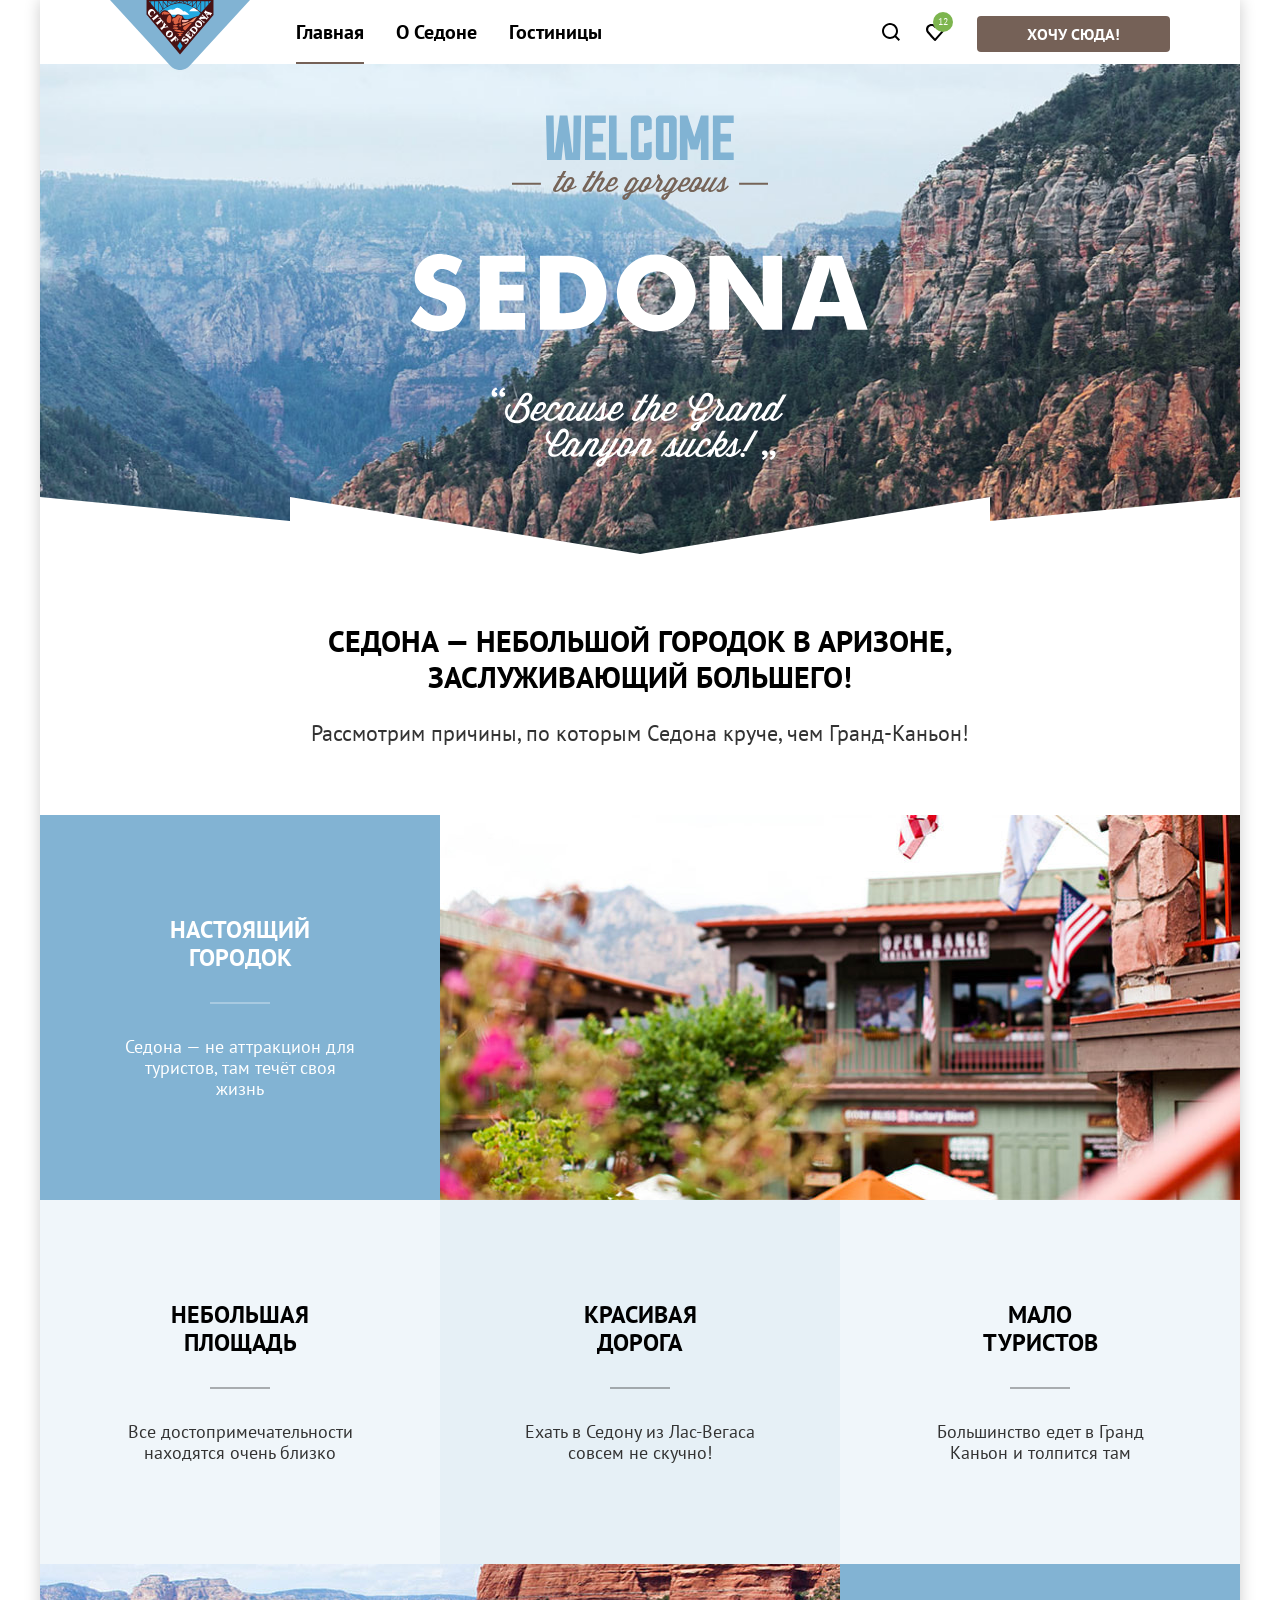
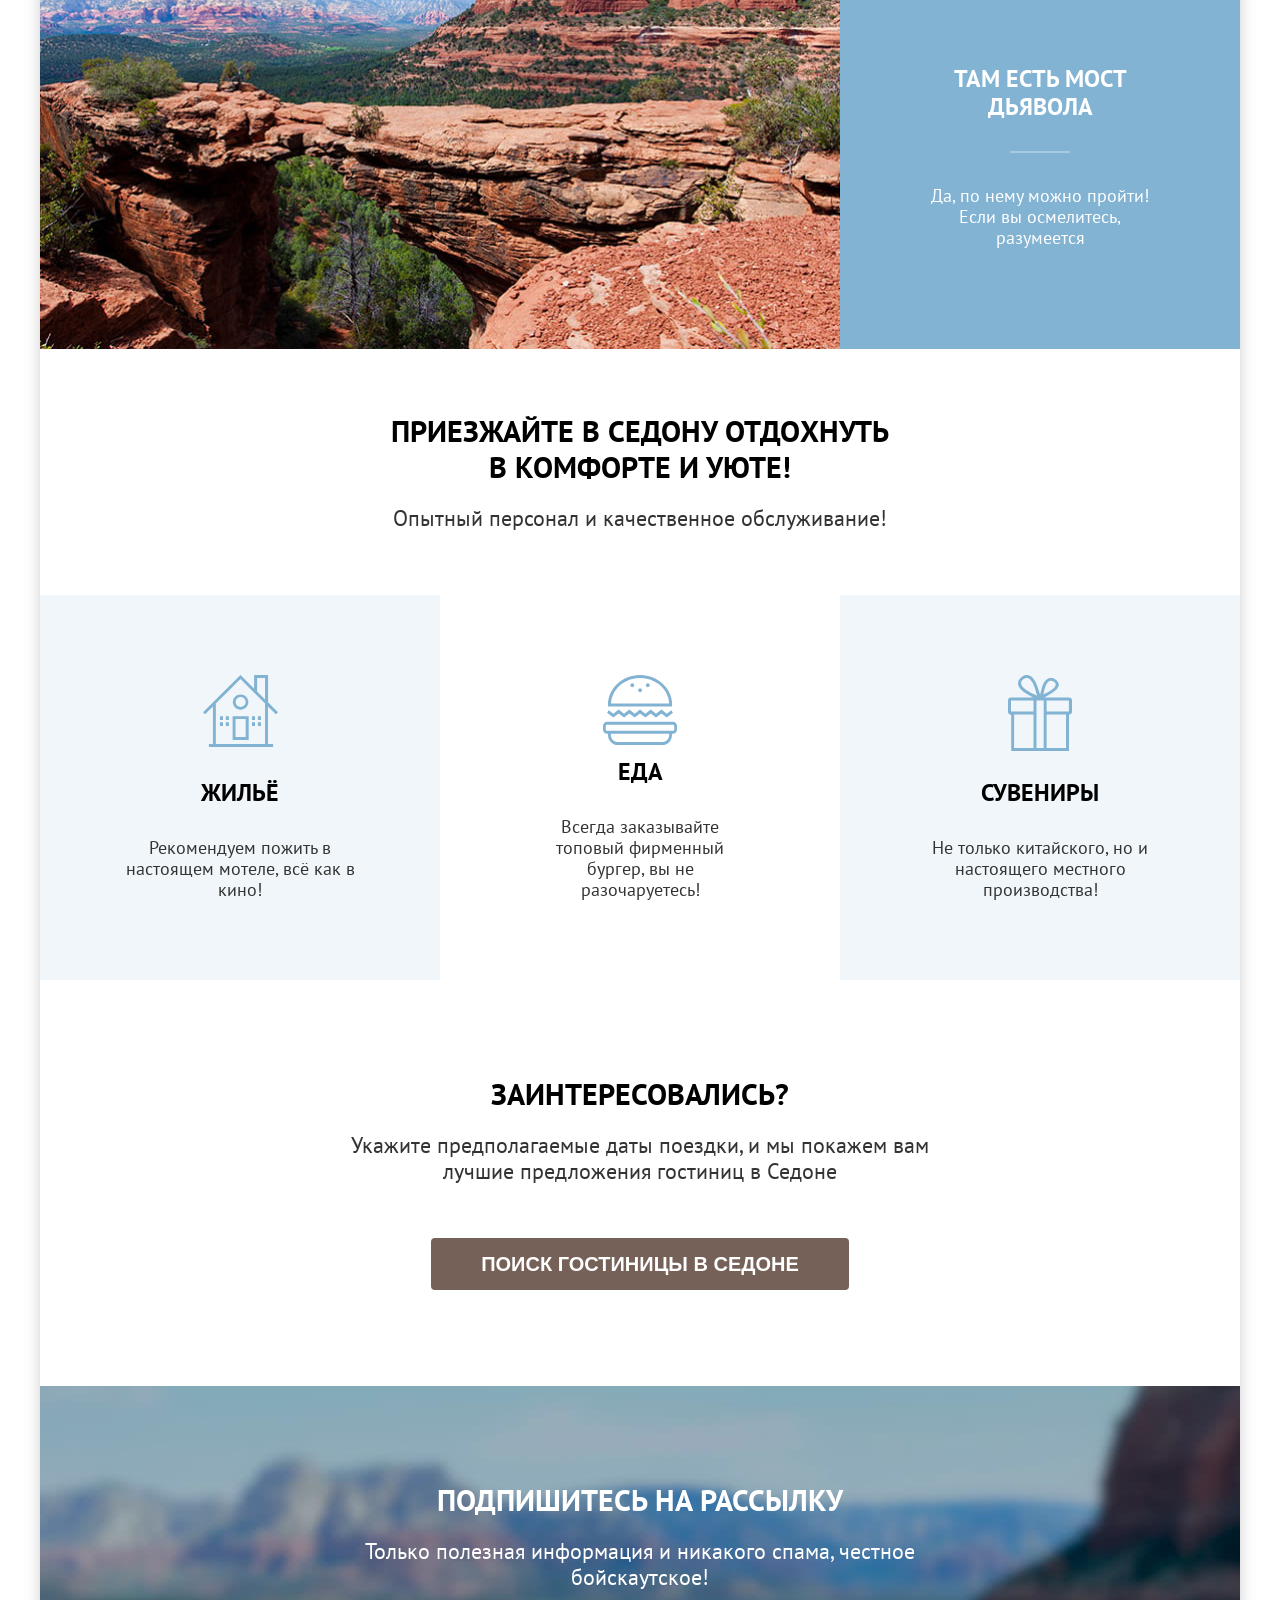
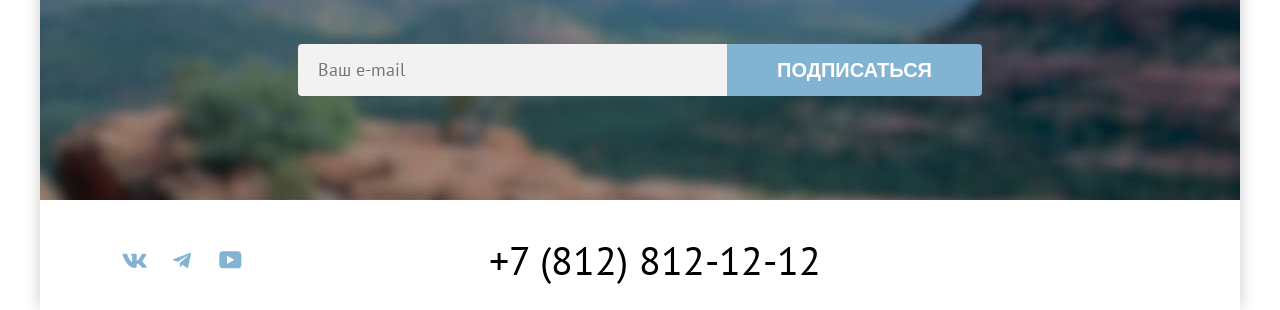
==== index.html @ 6e29f243 "Добавляет модальное окно" ====
<!DOCTYPE html>
<html lang="ru">

  <head>
    <meta charset="utf-8">
    <title>HTML Academy: Седона</title>
    <link rel="icon" href="favicon-32x32.png" sizes="32x32">
    <link rel="stylesheet" href="styles/styles.css">
  </head>

  <body class="page">
    <div class="page-container">
      <header class="page-header" data-test="header">
        <a class="page-header__logo-link" href="index.html" aria-current="page">
          <img class="page-header__logo-img" src="images/logos/sedona.svg" width="140" height="70" alt="Логотип города Седона">
        </a>

        <nav class="navigation">
          <ul class="list navigation__list">
            <li class="navigation__item">
              <a class="navigation__link navigation__link--current" href="index.html" aria-current="page">Главная</a>
            </li>
            <li class="navigation__item">
              <a class="navigation__link" href="#">О Седоне</a>
            </li>
            <li class="navigation__item">
              <a class="navigation__link" href="catalog.html">Гостиницы</a>
            </li>
          </ul>

          <ul class="list navigation-user__list">
            <li class="navigation-user__item">
              <a class="navigation-user__link navigation-user__link--search" href="#">
                <span class="visually-hidden">Поиск</span>
              </a>
            </li>
            <li class="navigation-user__item">
              <a class="navigation-user__link navigation-user__link--favorites" href="#">
                <span class="visually-hidden">Гостиниц в избранном</span>
                <span class="likes-counter">12</span>
              </a>
            </li>
            <li class="navigation-user__item">
              <a class="btn navigation-user__btn" href="#">Хочу сюда!</a>
            </li>
          </ul>
        </nav>
      </header>

      <main class="main-container main-index" data-test="main">
        <section class="hero" data-test="hero">
          <h1 class="visually-hidden">Добро пожаловать в Седону!</h1>
          <img class="hero__welcome-img" src="images/photos/hero-welcome.svg" width="458" height="352" lang="en" alt="Welcome to the gorgeous Sedona because the Grand Canyon sucks!">
        </section>

        <section class="transition-text">
          <h2 class="section-title transition-text__title">Седона — небольшой городок в Аризоне, заслуживающий большего!</h2>
          <p class="section-description transition-text__description">Рассмотрим причины, по которым Седона круче, чем Гранд-Каньон!</p>
        </section>

        <section class="advantages">
          <h2 class="visually-hidden">Преимущества Седоны</h2>
          <ul class="list advantages__list">
            <li class="advantages__item advantages__wrapper--wide">
              <h3 class="section-subtitle advantages__title">Настоящий городок</h3>
              <p class="section-text section-text--wide advantages__description">Седона — не аттракцион для туристов, там
                течёт своя жизнь</p>
            </li>
            <li class="advantages__item city-img">
              <img class="advantages__img" src="images/photos/sedona-street.jpg" width="800" height="385" alt="Площадь города Седона с магазинами и кафе">
            </li>
            <li class="advantages__item advantages__item--nopic">
              <h3 class="section-subtitle advantages__title">Небольшая площадь</h3>
              <p class="section-text advantages__description">Все достопримечательности находятся очень близко</p>
            </li>
            <li class="advantages__item advantages__item--nopic">
              <h3 class="section-subtitle advantages__title">Красивая дорога</h3>
              <p class="section-text advantages__description">Ехать в Седону из Лас-Вегаса совсем не скучно!</p>
            </li>
            <li class="advantages__item advantages__item--nopic">
              <h3 class="section-subtitle advantages__title">Мало туристов</h3>
              <p class="section-text advantages__description">Большинство едет в Гранд Каньон и толпится там</p>
            </li>
            <li class="advantages__item devils-bridge-img">
              <img class="advantages__img" src="images/photos/devils-bridge.jpg" width="800" height="385" alt="Мост Дьявола">
            </li>
            <li class="advantages__item advantages__wrapper--wide">
              <h3 class="section-subtitle advantages__title">Там есть мост Дьявола</h3>
              <p class="section-text section-text--wide advantages__description">Да, по нему можно пройти! Если вы
                осмелитесь, разумеется</p>
            </li>
          </ul>
        </section>

        <section class="service" data-test="service">
          <div class="service__wrapper">
            <h2 class="section-title service__title--main">Приезжайте в Седону отдохнуть в комфорте и уюте!</h2>
            <p class="section-description service__description--main">Опытный персонал и качественное обслуживание!</p>
          </div>
          <ul class="list service__list">
            <li class="service__item housing">
              <h3 class="section-subtitle service__title">Жильё</h3>
              <p class="section-text service__description">Рекомендуем пожить в настоящем мотеле, всё как в кино!</p>
            </li>
            <li class="service__item food">
              <h3 class="section-subtitle service__title">Еда</h3>
              <p class="section-text service__description">Всегда заказывайте топовый фирменный бургер, вы не разочаруетесь!</p>
            </li>
            <li class="service__item gifts">
              <h3 class="section-subtitle service__title">Сувениры</h3>
              <p class="section-text service__description">Не только китайского, но и настоящего местного производства!</p>
            </li>
          </ul>
        </section>

        <section class="hotel-search" data-test="search">
          <h2 class="section-title hotel-search__title">Заинтересовались?</h2>
          <p class="section-description hotel-search__description">Укажите предполагаемые даты поездки, и мы покажем вам лучшие предложения гостиниц в Седоне</p>
          <button class="hotel-search__btn btn btn--popup" type="button">Поиск гостиницы в Седоне</button>
        </section>

        <section class="subscription subscription--index" data-test="subscribe">
          <h2 class="section-title subscription__title subscription__title--index">Подпишитесь на рассылку</h2>
          <p class="section-description subscription__description subscription__description--index">Только полезная информация и никакого спама, честное бойскаутское!</p>
          <form class="subscription__form" action="https://echo.htmlacademy.ru/" method="post">
            <label class="visually-hidden" for="email">Введите ваш e-mail</label>
            <input class="subscription__input" type="email" name="email" id="email" placeholder="Ваш e-mail" required>
            <button class="subscription__btn btn" type="submit">Подписаться</button>
          </form>
        </section>
      </main>

      <footer class="page-footer" data-test="footer">
        <ul class="list socials__list">
          <li class="socials__item">
            <a class="socials__link socials__link--vk" href="https://vk.com/htmlacademy" target="_blank" rel="noopener noreferrer">
              <span class="visually-hidden">Вконтакте</span>
            </a>
          </li>
          <li class="socials__item">
            <a class="socials__link socials__link--telegram" href="https://t.me/htmlacademy" target="_blank" rel="noopener noreferrer">
              <span class="visually-hidden">Телеграм</span>
            </a>
          </li>
          <li class="socials__item">
            <a class="socials__link socials__link--youtube" href="https://www.youtube.com/user/htmlacademyru" target="_blank" rel="noopener noreferrer">
              <span class="visually-hidden">YouTube</span>
            </a>
          </li>
        </ul>

        <a class="page-footer__tel-link" href="tel:+78128121212">
          <span class="visually-hidden">Позвоните нам!</span>+7 (812) 812-12-12
        </a>

        <a class="page-footer__academy-link" href="https://htmlacademy.ru/intensive/htmlcss" target="_blank" rel="noopener noreferrer">
          <span class="visually-hidden">Сделано в html academy</span>
        </a>
      </footer>
    </div>

    <dialog class="modal" arria-labelledby="modal-title">
      <div class="modal-wrapper">
        <button class="modal__close-btn" type="button">
          <span class="visually-hidden">Закрыть модальное окно</span>
        </button>
        <h2 class="section-title modal-title">Поиск гостиницы в Седоне</h2>
        <form class="modal-form" action="https://echo.htmlacademy.ru" method="post">
          <label class="modal-form__label" for="checkin-date">Дата заезда:</label>
          <input class="modal-form__input checkin-date" type="text" name="checkin-date" id="checkin-date" value="27 апреля 2020" placeholder="Укажите дату заезда" required>
          <span class="modal-form__input-prompt error-text">Мы не можем отправить вас в прошлое.</span>
          <label class="modal-form__label" for="checkout-date">Дата выезда:</label>
          <input class="modal-form__input checkout-date" type="text" name="checkout-date" id="checkout-date" value="1 сентября 2023" placeholder="Укажите дату выезда" required>
          <span class="modal-form__input-prompt">На эти даты есть свободные номера. Пока есть.</span>
          <label class="modal-form__label" for="adults-counter">Взрослые:</label>
          <div class="modal-form__counter-wrapper">
            <button class="modal-form__counter-btn modal-form__counter-btn--minus" type="button">
              <span class="visually-hidden">Меньше</span>
            </button>
            <input class="modal-form__counter-input" type="number" name="adults-counter" id="adults-counter" value="2" placeholder="2" min="1">
            <button class="modal-form__counter-btn modal-form__counter-btn--plus" type="button">
              <span class="visually-hidden">Больше</span>
            </button>
          </div>
          <div class="modal-form__tooltip-wrapper">
            <label class="modal-form__label" for="children-counter">Дети:</label>
            <div class="modal-form__tooltip tooltip">
              <button class="tooltip__toggle" type="button" aria-labelledby="tooltip__text">
                <span class="visually-hidden">Открыть всплывающую подсказку</span>
              </button>
              <span class="tooltip__text" role="tooltip" id="tooltip-text">Укажите количество детей, которые будут с вами, возраст которых от 6 до 18 лет. Дети до 6 лет размещаются бесплатно.</span>
            </div>
          </div>
          <div class="modal-form__counter-wrapper">
            <button class="modal-form__counter-btn modal-form__counter-btn--minus" type="button">
              <span class="visually-hidden">Меньше</span>
            </button>
            <input class="modal-form__counter-input" type="number" name="children-counter" id="children-counter" value="2" placeholder="2" min="0">
            <button class="modal-form__counter-btn modal-form__counter-btn--plus" type="button">
              <span class="visually-hidden">Больше</span>
            </button>
          </div>
          <button class="btn btn--secondary modal-form__submit-btn" type="submit">Найти</button>
        </form>
      </div>
    </dialog>
    <script src="main.js"></script>
  </body>

</html>
---- styles/styles.css ----
@font-face {
  font-family: "PT Sans";
  src: url("../fonts/ptsans-400.woff2") format("woff2");
  font-style: normal;
  font-weight: 400;
  font-display: swap;
}

@font-face {
  font-family: "PT Sans";
  src: url("../fonts/ptsans-700.woff2") format("woff2");
  font-style: normal;
  font-weight: 700;
  font-display: swap;
}

:root {
  --font-family: "PT Sans", Arial,sans-serif;
	--texts-second: #333333;
	--texts-error: #ff5757;
	--texts-hover: #756157;
	--texts-active: rgba(117, 97, 87, 0.3);
	--texts-texts-basic: #000000;
	--texts-background-default: #ffffff;
	--texts-background-small: rgba(255, 255, 255, 0.3);
	--texts-background-hover: rgba(255, 255, 255, 0.6);
	--texts-background-active: rgba(255, 255, 255, 0.3);
	--buttons-basic: #756157;
	--buttons-second: #82b3d3;
	--buttons-select: #7db54f;
	--buttons-disabled: #e5e5e5;
	--buttons-brown-hover: #615048;
	--buttons-blue-hover: #68a2ca;
	--buttons-green-hover: #6c9e42;
	--background-basic-1: #ffffff;
	--background-basic-2: rgba(0, 0, 0, 0.3);
	--background-basic-3: #82b3d3;
	--background-second-1: rgba(131, 179, 211, 0.12);
	--background-second-2: rgba(131, 179, 211, 0.2);
	--icons-basic: #000000;
	--icons-second: #83b3d3;
	--icons-text: #7db54f;
	--icons-hover: #756157;
	--icons-active: rgba(117, 97, 87, 0.3);
	--icons-second-hover: #68a2ca;
	--icons-second-active: rgba(104, 162, 202, 0.3);
	--forms-inputs: #3f5e72;
	--forms-elements-1: #e5e5e5;
	--forms-elements-2: #f2f2f2;
}

*,
*::before,
*::after {
  box-sizing: border-box;
}

img {
  max-width: 100%;
  height: auto;
  object-fit: contain;
}

.page {
  margin: 0;
  font-family: var(--font-family);
  font-weight: 400;
  font-size: 22px;
  line-height: 26px;
  color: var(--texts-texts-basic);


}

.visually-hidden {
  position: absolute;
  width: 1px;
  height: 1px;
  padding: 0;
  margin: -1px;
  overflow: hidden;
  clip: rect(0, 0, 0, 0);
  border: 0;
}

.page-container {
  width: 1200px;
  margin: 0 auto;
  display: flex;
  flex-direction: column;
  min-height: 100vh;
  box-shadow: 0 0 15px 0 rgba(0, 0, 0, 0.2);
  background: var(--texts-background-default);
}

.main-container {
  flex-grow: 1;
}

.btn {
  border-radius: 4px;
  padding: 8px 50px;
  font-weight: 700;
  font-size: 16px;
  line-height: 20px;
  text-transform: uppercase;
  text-decoration: none;
  border: none;
  cursor: pointer;

  color: var(--texts-background-default);
  background-color: var(--texts-hover);
}

.btn--popup,
.subscription__btn {
  font-size: 20px;
  line-height: 36px;
}

.subscription__btn,
.btn--secondary {
  background-color: var(--buttons-second);
}

.btn--tertiary {
  background-color: transparent;
}

.btn--fourth {
  background-color: var(--buttons-select);
}

.card__rating {
  background-color: var(--forms-elements-2);
  font-weight: 400;
  color: var(--texts-texts-basic)
}

.list {
  margin: 0;
  padding: 0;
  list-style: none;
}

.page-header {
  padding: 0 70px;
  display: flex;
}

.page-header__logo-link {
  margin-right: 30px;
  margin-bottom: -6px;
  z-index: 1;
}

.page-header__logo-img {
  display: block;
}

.navigation {
  display: flex;
  flex-grow: 1;
}

.navigation__list {
  display: flex;
  flex-wrap: wrap;
  max-width: 550px;
}

.navigation__link {
  display: block;
  font-weight: 700;
  font-size: 20px;
  line-height: 24px;
  color: var(--texts-texts-basic);
  text-transform: capitalize;
  text-decoration: none;
  padding: 20px 16px;
  position: relative;
}

.navigation__link--current::after {
  content: "";
  display: block;
  height: 2px;
  background-color: var(--icons-hover);
  left: 16px;
  right: 16px;
  position: absolute;
  bottom: 0;
}

.navigation-user__list {
  margin-left: auto;
  display: flex;
  flex-wrap: wrap;
  align-items: center;
}

.navigation-user__link {
  display: block;
  text-decoration: none;
  min-width: 44px;
  min-height: 64px;
  padding: 22px 12px;

  background-repeat: no-repeat;
  background-position: center;
}

.navigation-user__link--search {
  background-image: url("../images/icons/search.svg");
}

.navigation-user__link--favorites {
  background-image: url("../images/icons/favorite.svg");
  position: relative;
}

.likes-counter {
  font-size: 10px;
  line-height: 10px;
  color: var(--texts-background-default);
  background-color: var(--buttons-select);
  border-radius: 100vh;
  padding: 5px;

  position:absolute;
  left: 45%;
  top: 12px;
}

.navigation-user__item .btn {
  margin-left: 20px;
}

.transition-text {
  padding: 69px 0;
  max-width: 795px;
  margin: 0 auto;
}

.section-title,
.section-description,
.section-subtitle,
.section-text,
.inner-header__title {
  margin: 0
}

.transition-text__title {
  margin-bottom: 25px;
}

.hero {
  background-image: url("../images/backgrounds/hero-divider.svg"), url("../images/backgrounds/hero.jpg");
  background-repeat: no-repeat, no-repeat;
  background-position: left bottom, left top;
  background-size: 100% auto, cover;
  background-color: #5f9ea0;

  padding: 51px 0 82px;
  text-align: center;
}

.section-title {
  font-size: 30px;
  line-height: 36px;
  text-align: center;
  text-transform: uppercase;
}

.section-description {
  text-align: center;
  color: var(--texts-second);
}

.section-subtitle {
font-size: 24px;
line-height: 28px;
text-align: center;
text-transform: uppercase;
}

.advantages__list {
  display: grid;
  grid-template-columns: repeat(3, 1fr);
  grid-template-rows: repeat(3, auto);
}

.advantages__item {
  display: flex;
  flex-direction: column;
  justify-content: space-between;
  align-items:center;
  max-height: 385px;
}

.advantages__title {
  margin-bottom: 32px;
  max-width: 175px;
}

.advantages__title::after {
  content: "";
  width: 60px;
  height: 2px;
  margin: 30px auto 0;
  display: block;
  background-color: var(--background-basic-2);
}

.advantages__wrapper--wide .advantages__title::after {
  background-color: var(--texts-background-small);
}

.advantages__item--nopic:nth-child(odd) {
  background-color: var(--background-second-1);
}

.advantages__item--nopic:nth-child(even) {
  background-color: var(--background-second-2);
}

.advantages__item:not(:has(.advantages__img)) {
  padding: 101px 85px
}

.advantages__img {
  display: block;
}

.city-img {
  grid-column: 2 / span 2;
}

.devils-bridge-img {
  grid-column: 1 / span 2;
  grid-row: 3;
}

.advantages__wrapper--wide {
  color: var(--texts-background-default);
  background-color: var(--buttons-second);
}

.service__wrapper {
  margin: 0 auto;
  padding: 64px 0;
  max-width: 500px;
}

.service__title--main {
  margin-bottom: 20px;
}

.service__title {
  margin-bottom: 30px;
}

.service__list {
  display: grid;
  grid-template-columns: repeat(3, 1fr);
}

.service__item {
  padding: 80px 85px;
  min-height: 385px;
  display: flex;
  flex-direction: column;
  justify-content: end;

  background-repeat: no-repeat;
  background-position: center 80px;
}

.service__item.housing {
  background-image: url("../images/icons/advantages-housing.svg");
}

.service__item.food {
  background-image: url("../images/icons/advantages-food.svg");
}

.service__item.gifts {
  background-image: url("../images/icons/advantages-gifts.svg");
}

.service__item:nth-child(odd) {
  background-color: var(--background-second-1);
}

.service__item:nth-child(even) {
  background-color: var(--texts-background-default);
}

.hotel-search {
  padding: 96px 304px;
  text-align: center;
}

.hotel-search__title {
  margin-bottom: 20px;
}

.hotel-search__description {
  margin-bottom: 54px;
}

.section-text {
  font-size: 18px;
  line-height: 21px;
  text-align: center;
  color: var(--texts-second);
}

 .section-text--wide {
  color: var(--texts-background-default);
 }

.subscription {
  padding: 96px 258px 104px;
  text-align: center;
}

.subscription__form {
  display: flex;
  justify-content: center;
}

.subscription--index {
  background-image: url("../images/backgrounds/subscribe.jpg");
  background-repeat: no-repeat;
  background-size: cover;
  background-color: #5f9ea0;
}

.subscription__title--index,
.subscription__description--index {
  color: var(--texts-background-default);
}

.subscription__title {
  margin-bottom: 20px;
}

.subscription__description {
  margin-bottom: 54px;
}

 .subscription__input {
  font-size: 18px;
  line-height: 24px;
  width: 452px;
  background-color: var(--forms-elements-2);
  border: none;
  border-radius: 4px 0 0 4px;
  padding: 14px 20px;
  font-family: inherit;
 }

 .subscription__input:not(:disabled):hover,
 .price-control__input:not(:disabled):hover,
 .subscription__input:not(:disabled):focus-visible,
 .price-control__input:not(:disabled):focus-visible {
  background-color: #e6e6e6;
 }

.subscription__btn {
  border-radius: 0 4px 4px 0;
}

.page-footer {
  padding: 40px 70px 30px;
  display: flex;
  justify-content: space-between;
  align-items: center;
}

.socials__list {
  display: flex;
  flex-wrap: wrap;
  max-width: 250px;
}

.socials__link::after {
  content: "";
  display: block;
  width: 48px;
  height: 40px;
  mask-position: center center;
  mask-repeat: no-repeat;
  background-color: var(--icons-second);
}

.socials__link:hover::after,
.socials__link:focus-visible::after {
  background-color: var(--buttons-blue-hover);
}

.socials__link:active::after {
  background-color: var(--icons-second-active);
}

.socials__link--vk::after {
  mask-image: url("../images/icons/vk.svg");
}

.socials__link--telegram::after {
  mask-image: url("../images/icons/telegram.svg");
}

.socials__link--youtube::after {
  mask-image: url("../images/icons/youtube.svg");
}

 .page-footer__tel-link {
  font-size: 40px;
  line-height: 40px;
  text-align: center;
  text-transform: uppercase;
  text-decoration: none;
  color: var(--texts-texts-basic);
 }

.page-footer__tel-link:hover,
.page-footer__tel-link:focus-visible {
  color: var(--texts-hover);
}

.page-footer__tel-link:active {
  color: var(--texts-active);
}

.page-footer__academy-link::after {
  content: "";
  mask-image: url("../images/logos/academy.svg");
  mask-repeat: no-repeat;
  mask-position: center;
  display: block;
  width: 115px;
  height: 33px;
  background-color: var(--texts-texts-basic);
}

.page-footer__academy-link:hover::after,
.page-footer__academy-link:focus-visible::after {
  background-color: var(--texts-hover);
}

.page-footer__academy-link:active::after {
  background-color: var(--texts-active);
}

.hotels-filter {
  background-color: #5f9ea0;
  background-image: url("../images/backgrounds/filter.jpg");
  background-repeat: no-repeat;
  background-size: cover;
  background-position: left top;

  padding: 35px 70px 70px;
}

.inner-header {
  margin-bottom: 40px;
}

 .inner-header__title {
  font-size: 60px;
  line-height: 78px;
  color: var(--texts-background-default);
 }

 .breadcrumbs__list {
  font-size: 16px;
  line-height: 21px;
  color: var(--texts-background-default);
  display: flex;
  flex-wrap: wrap;
  gap: 10px;
 }

.breadcrumbs__item:not(:last-child) {
  position: relative;
  padding-right: 18px;
}

.breadcrumbs--home {
  display: inline-block;
  width: 12px;
  height: 12px;
  background-image: url("../images/icons/breadcrumbs-home.svg");
  background-repeat: no-repeat;
  background-position: left center;
}

.breadcrumbs__item:not(:last-child)::after {
  content: "";
  position: absolute;
  width: 8px;
  height: 20px;
  background-image: url("../images/icons/breadcrumbs-arrow.svg");
  background-repeat: no-repeat;
  background-position: left center;
  right: 0;
}

 .filter-form {
  color: var(--texts-background-default);

  display: flex;
 }

.filter-group {
  margin: 0;
  padding: 0;
  min-width: 150px;
  margin-right: 70px;
  border: none;
}

.filter-group.housing {
  margin-right: 140px;
}

 .filter-group__title {
  font-size: 20px;
  font-weight: 700;
  line-height: 24px;
  text-transform: capitalize;
  margin-bottom: 32px;
 }

.filter-group__item:not(:last-child) {
  margin-bottom: 16px;
}

.filter-group__checkbox,
.filter-group__radio {
  margin: 1.5px 12px 1.5px 0;
  appearance: none;
  width: 20px;
  height: 20px;
  background-color: var(--texts-background-default);
  display: inline-block;
  vertical-align: middle;
  background-repeat: no-repeat;
  background-position: center;
}


.filter-group__checkbox {
  border-radius: 4px;
}

.filter-group__radio {
  border-radius: 50%;
}

.filter-group__checkbox:checked {
  background-image: url("../images/icons/checkbox-tick.svg");
}

.filter-group__radio:checked {
  background-image: url("../images/icons/radio-tick.svg");
}

 .filter-group__label {
  font-size: 18px;
  line-height: 23px;
 }

.filter-group.price {
  width: 288px;
}

.price-control {
  display: grid;
  grid-template-columns: 143px 143px;
  margin-bottom: 48px;
}

.price-control__field {
  position: relative;
}

 .price-control__label {
  position: absolute;
  top: 12px;
  right: 20px;
  color: var(--texts-texts-basic);
  font-size: 18px;
  line-height: 24px;
  text-align: right;
  opacity: 0.3;
  text-transform: lowercase;
 }

 .price-control__input {
  display: block;
  width: 143px;
  padding: 12px 22px;
  font-size: 18px;
  line-height: 24px;
  font-weight: 700;
  background-color: var(--forms-elements-2);
  border: none;
  font-family: inherit;

  -moz-appearance: textfield;
 }

.price-control__input::-webkit-outer-spin-button,
.price-control__input::-webkit-inner-spin-button {
  -webkit-appearance: none;
  margin: 0;
}

.price-control__to {
  margin-left: 2px;
}

.price-control__from .price-control__input {
  border-radius: 4px 0 0 4px;
}

.price-control__to .price-control__input {
  border-radius: 0 4px 4px 0;
}

.slider {
  position: relative;
  width: 288px;
  height: 4px;
  background-color: var(--texts-background-small);
}

.slider__range {
  position: absolute;
  height: 4px;
  background-color: var(--texts-background-default);
  z-index: 1;
  width: 206px;
  left: 10px;
}

.slider__thumb {
  position: absolute;
  width: 20px;
  height: 20px;
  border-radius: 5px;
  z-index: 2;
  border: none;
}

.slider__thumb--max {
  right: 25%;
  top: -7px;
}

.slider__thumb--min {
  top: -7px;
}

.filter__btns {
  display: flex;
  flex-direction: column;
  gap: 32px;
  justify-content: end;

}

.catalog {
  padding: 50px 70px 60px;
}

.catalog__sort {
  margin-bottom: 40px;
}

.sort {
  display: flex;
}

.sort__title {
  margin-right: 200px;
}

.sort__select {
  appearance: none;
  width: 292px;
  height: 49px;
  padding: 12px 20px;
  border-radius: 4px;
  border: 2px solid var(--buttons-disabled);
  font-family: inherit;

  background-image: url("../images/icons/select-arrow.svg");
  background-repeat: no-repeat;
  background-position: right 15px center;
  cursor: pointer;
}

.sort__option {
  font-family: var(--font-family);
  color: var(--texts-second);
}

.sort__view-list {
  display: flex;
  flex-wrap: wrap;
  gap: 8px;
  margin-left: auto;
}

.sort__view-link {
  display: block;
  width: 48px;
  height: 48px;
  padding: 14px 12px;
  border-radius: 4px;
  background-repeat: no-repeat;
  background-position: center;
  border: 2px solid var(--forms-elements-1);
}

.sort__view-link--active {
  border-color: var(--texts-texts-basic);
  cursor: default;
}

.sort__view-link--tile {
  background-image: url("../images/icons/tile-view.svg");
}

.sort__view-link--card {
  background-image: url("../images/icons/card-view.svg");
}

.sort__view-link--list {
  background-image: url("../images/icons/list-view.svg");
}

.catalog__list {
  position: relative;
  display: grid;
  grid-template-columns: repeat(3, 1fr);
  gap: 20px;
  margin-bottom: 80px;
}

.catalog__list::after {
  content: "";
  position:absolute;
  display: block;
  width: 100%;
  height: 1px;
  background-color: #e6e6e6;
  bottom: -40px;
}

 .sort__select {
  font-size: 18px;
  line-height: 21px;
  color: var(--texts-second);
 }


 .card {
  border: 1px solid #e6e6e6;
  border-radius: 4px;
  padding: 20px;

  display: grid;
  grid-template-columns: 140px 140px;
  grid-template-rows: 212px 1fr repeat(3, min-content);
  gap: 16px 20px;
 }

.card__image-link {
  grid-column: 1 / -1;
}

.card__image {
  display: block;
}

 .card__title-link {
  color: var(--texts-texts-basic);
  text-decoration: none;
  grid-column: 1 / -1;
 }

 .card__title {
  text-align: left;
  text-transform: none;
 }

.card__housing-type,
.card__price {
  margin: 0;
  font-size: 18px;
  line-height: 21px;
  color: var(--texts-second);
}

.card__price {
  text-align: right;
}

.card .btn {
  padding: 8px 10px;
  text-align: center;
  vertical-align: middle;
}

.card__stars,
.card__rating {
  margin: 0;
}

.card__stars {
  background-image: url("../images/icons/star.svg");
  background-repeat: repeat-x;
  background-position: left center;
  background-size: 24px 17px;
}

.one-star {
  width: 25px;
}

.two-stars {
  width: 50px;
}

.three-stars {
  width: 73px;
}

.four-stars {
  width: 95px;
}

.five-stars {
  width: 120px;
}

.card__rating {
  color: var(--texts-second);
}

.pagination__list {
  display: flex;
  flex-wrap: wrap;
  gap: 8px;
}

 .pagination__link {
  display: block;
  padding: 12px;
  text-align: center;
  min-width: 60px;
  height: 60px;
  border-radius: 4px;
  font-size: 20px;
  line-height: 36px;
  text-transform: uppercase;
  text-decoration: none;
  color: var(--texts-background-default);
  background-color: var(--buttons-second);
 }

 .pagination__link--current {
  color: var(--texts-texts-basic);
  background-color: var(--forms-elements-2);
 }

.page-header__logo-link:not(:disabled):hover,
.navigation__link:not(.navigation__link--current):not(:disabled):hover,
.navigation-user__link:not(:disabled):hover {
  opacity: 0.7;
}

.page-header__logo-link:not(:disabled):active,
.navigation__link:not(.navigation__link--current):not(:disabled):active,
.navigation-user__link:not(:disabled):active {
  opacity: 0.3;
}

.page-header__logo-link:not(:disabled):focus-visible,
.navigation__link:not(.navigation__link--current):not(:disabled):focus-visible,
.navigation-user__link:not(:disabled):focus-visible {
  opacity: 0.7;
}

.navigation-user__btn:not(.btn--disabled):hover,
.btn--popup:not(:disabled):hover,
.btn--more:not(.btn--disabled):hover {
   background-color: var(--buttons-brown-hover);
}

.navigation-user__btn:not(.btn--disabled):active,
.btn--popup:not(:disabled):active,
.btn--more:not(.btn--disabled):active {
   color: var(--texts-background-small);
}

.navigation-user__btn:not(.btn--disabled):focus-visible,
.btn--popup:not(:disabled):focus-visible,
.btn--more:not(.btn--disabled):focus-visible {
   background-color: var(--buttons-brown-hover);
}

.btn:disabled,
.btn.btn--disabled {
  background-color: var(--buttons-disabled);
  cursor: not-allowed;
}

.btn.btn--tertiary:disabled {
  background-color: transparent;
  opacity: 0.1;
}

.subscription__btn:not(:disabled):hover,
.btn--secondary:not(.btn--disabled):hover,
.subscription__btn:not(:disabled):focus-visible,
.btn--secondary:not(.btn--disabled):focus-visible {
  background-color: var(--buttons-blue-hover);
}

.subscription__btn:not(:disabled):active,
.btn--secondary:not(.btn--disabled):active,
.pagination__link:not(.pagination__link--current):not(.btn--disabled):active,
.btn--fourth:not(.btn--disabled):active {
  color: var(--texts-background-small);
}

.pagination__link:not(.pagination__link--current):not(.btn--disabled):hover,
.pagination__link:not(.pagination__link--current):not(.btn--disabled):focus-visible {
  background-color: var(--buttons-blue-hover);
}

.btn--fourth:not(.btn--disabled):hover,
.btn--fourth:not(.btn--disabled):focus-visible {
  background-color: var(--buttons-green-hover);
}

.btn--tertiary:not(:disabled):hover {
  color: var(--texts-background-hover);
}

.btn--tertiary:not(:disabled):active {
  color: var(--texts-background-small);
}

.card__title-link:hover,
.card__title-link:focus-visible {
  opacity: 0.6;
}

.card__title-link:active {
  opacity: 0.3;
}

.card__image-link:hover,
.card__image-link:focus-visible {
  scale: 1.03;
}

.card__image-link:active {
  scale: 1.05;
}

.sort__select:hover,
.sort__select:focus-visible {
  border-color: var(--buttons-blue-hover);
}

.sort__select:disabled {
  cursor: not-allowed;
  border-color: var(--background-basic-2);
  color: var(--background-basic-2);
}

.sort__view-link:hover {
  border-color: var(--texts-texts-basic);
}

.sort__view-link:active {
  border-color: var(--texts-texts-basic);
}

.breadcrumbs__link:not([aria-current="page"]):hover {
  color: var(--texts-background-hover);
}

.breadcrumbs__link:not([aria-current="page"]):active {
  color: var(--texts-background-small);
}

.filter-group__item:has(.filter-group__checkbox:hover, .filter-group__radio:hover, .filter-group__label:hover) {
  opacity: 0.6;
}

.filter-group__item:has(.filter-group__checkbox:active, .filter-group__radio:active, .filter-group__label:active) {
  opacity: 0.3;
}

.slider__thumb:not(:disabled):hover {
  box-shadow: 0 4px 10px 0 rgba(0, 0, 0, 0.25);
  cursor: pointer;
}

.slider__thumb:not(:disabled):focus-visible {
  box-shadow: 0 4px 10px 0 rgba(0, 0, 0, 0.25);
}

.slider__thumb:not(:disabled):active {
  box-shadow: 0 7px 15px 0 rgba(0, 0, 0, 0.4);
}

.modal {
  width: 717px;
  min-height: 576px;
  padding: 64px 70px;
  border-radius: 30px;
  border: none;
  box-shadow: 0 25px 50px 0 rgba(0, 0, 0, 0.15);
  background: var(--texts-background-default);
}

.modal::backdrop {
  background-color: rgba(242, 242, 242, 0.8);
}

.modal-wrapper {
  position: relative;
}

.modal__close-btn {
  position: absolute;
  right: 0;
  width: 52px;
  height: 52px;
  border-radius: 50%;
  border: none;
  padding: 0;
  cursor: pointer;
}

.modal__close-btn::after {
  content: "";
  margin: auto;
  mask-image: url("../images/icons/cross.svg");
  mask-repeat: no-repeat;
  mask-size: 14px 14px;
  mask-position: center;
  display: block;
  width: 14px;
  height: 14px;
  background-color: var(--texts-texts-basic);
}

.modal-title {
  text-align: left;
  margin-bottom: 64px;
}

.modal-form {
  display: grid;
  grid-template-columns: 137px 110px 1fr 110px;
  grid-template-rows: repeat(6, minmax(48px, min-content));
}

.modal-form__label {
  font-size: 20px;
  line-height: 24px;
  font-weight: 700;
  text-transform: capitalize;
  align-self: center;
}

.modal-form__input {
  grid-column: 2 / -1;
  border: none;
  border-radius: 4px;
  padding: 12px 20px;
  background-color: var(--forms-elements-2);

  font-size: 18px;
  line-height: 24px;
  font-weight: 700;
}

.modal-form__counter-input {
  width: 110px;
  border: none;
  border-radius: 4px;
  background-color: var(--forms-elements-2);
  padding: 14px 10px;

  font-size: 18px;
  line-height: 24px;
  font-weight: 700;
  text-align: center;
}

.modal-form__counter-btn {
  width: 20px;
  height: 20px;
  border: none;
  cursor: pointer;
  position: relative;
}

.modal-form__counter-wrapper {
  display: grid;
  grid-template-columns: 40px 31px 40px;
  place-items: anchor-center;
}

.modal-form__tooltip-wrapper {
  display: flex;
  margin-right: 46px;
  margin-left: auto;
}

.modal-form__input-prompt {
  grid-column: 2 / -1;
  padding: 0 20px;
  font-size: 16px;
  line-height: 21px;
  color: var(--texts-second);
}

.modal-form__submit-btn {
  grid-column: 1 / -1;
  margin-top: 48px;
  min-height: 48px;
}

.tooltip__text {
  display: none;
}

.error-text {
  color: var(--texts-error);
}
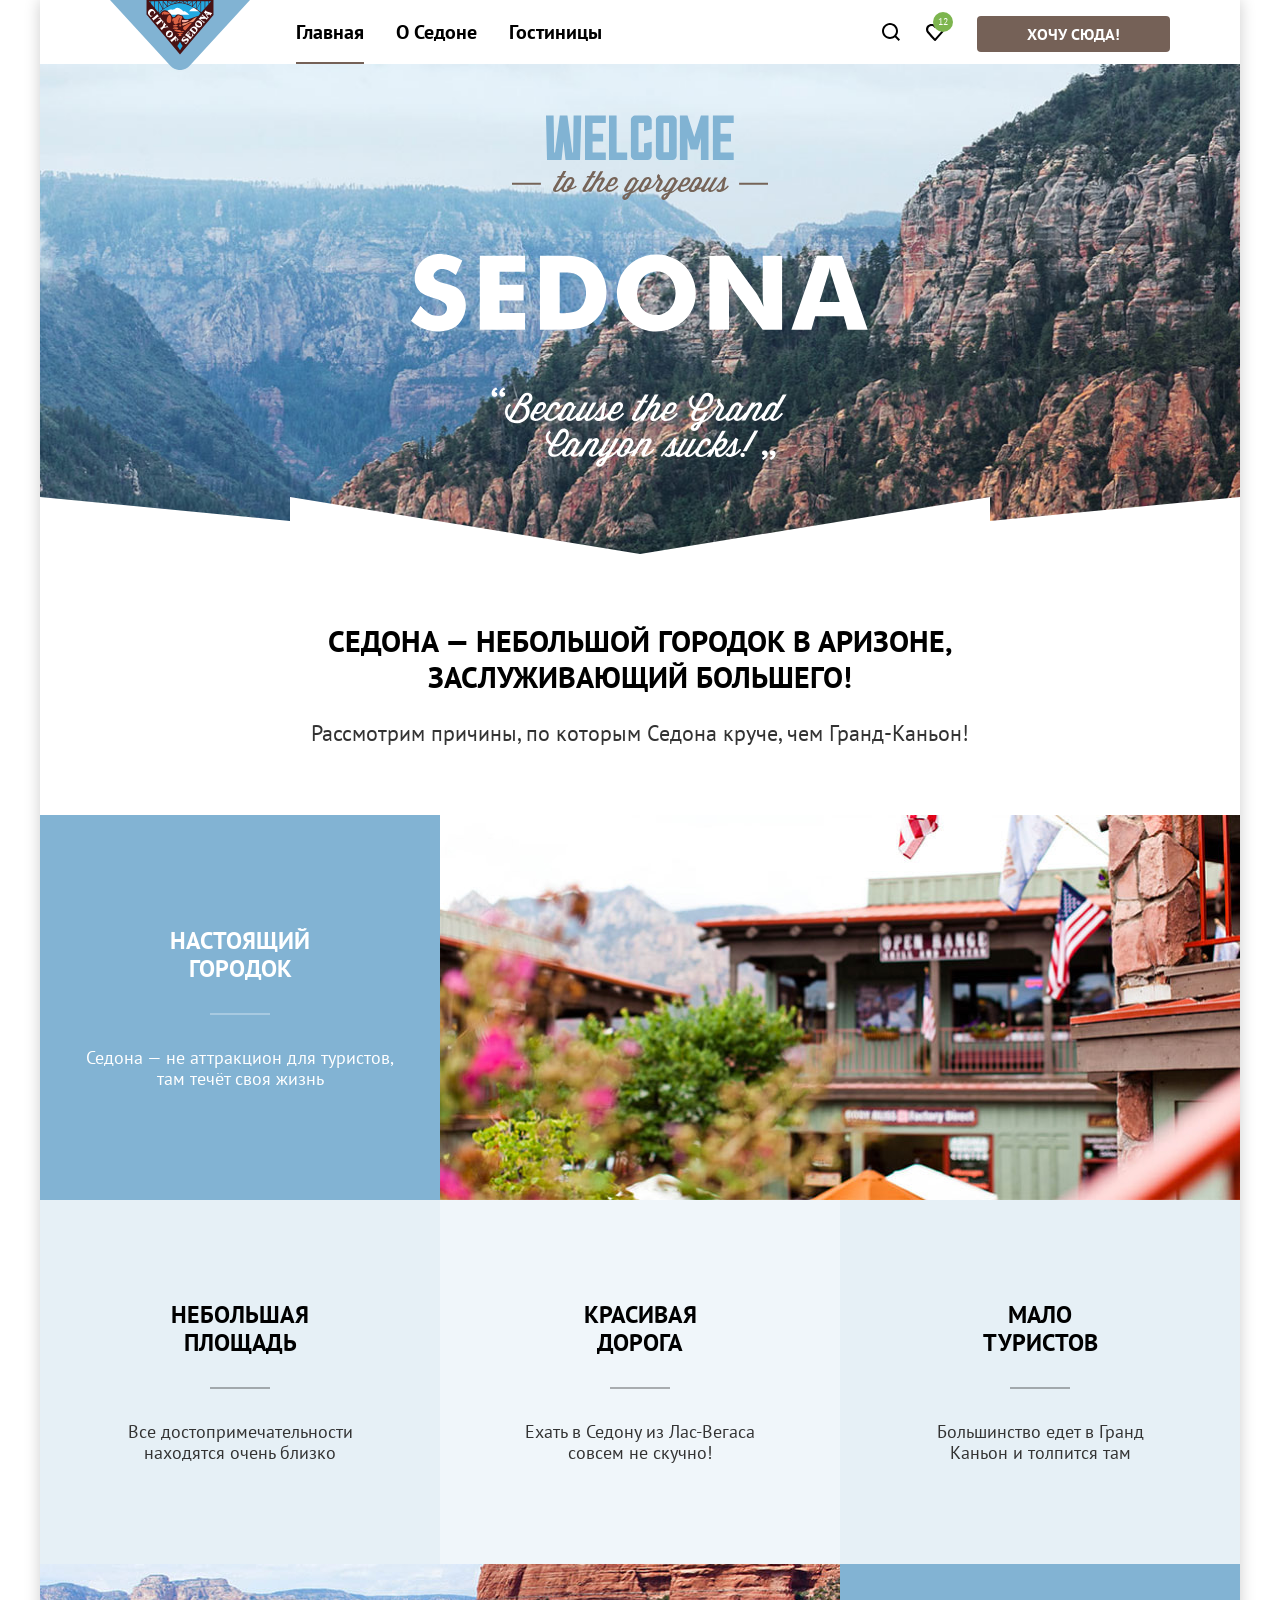
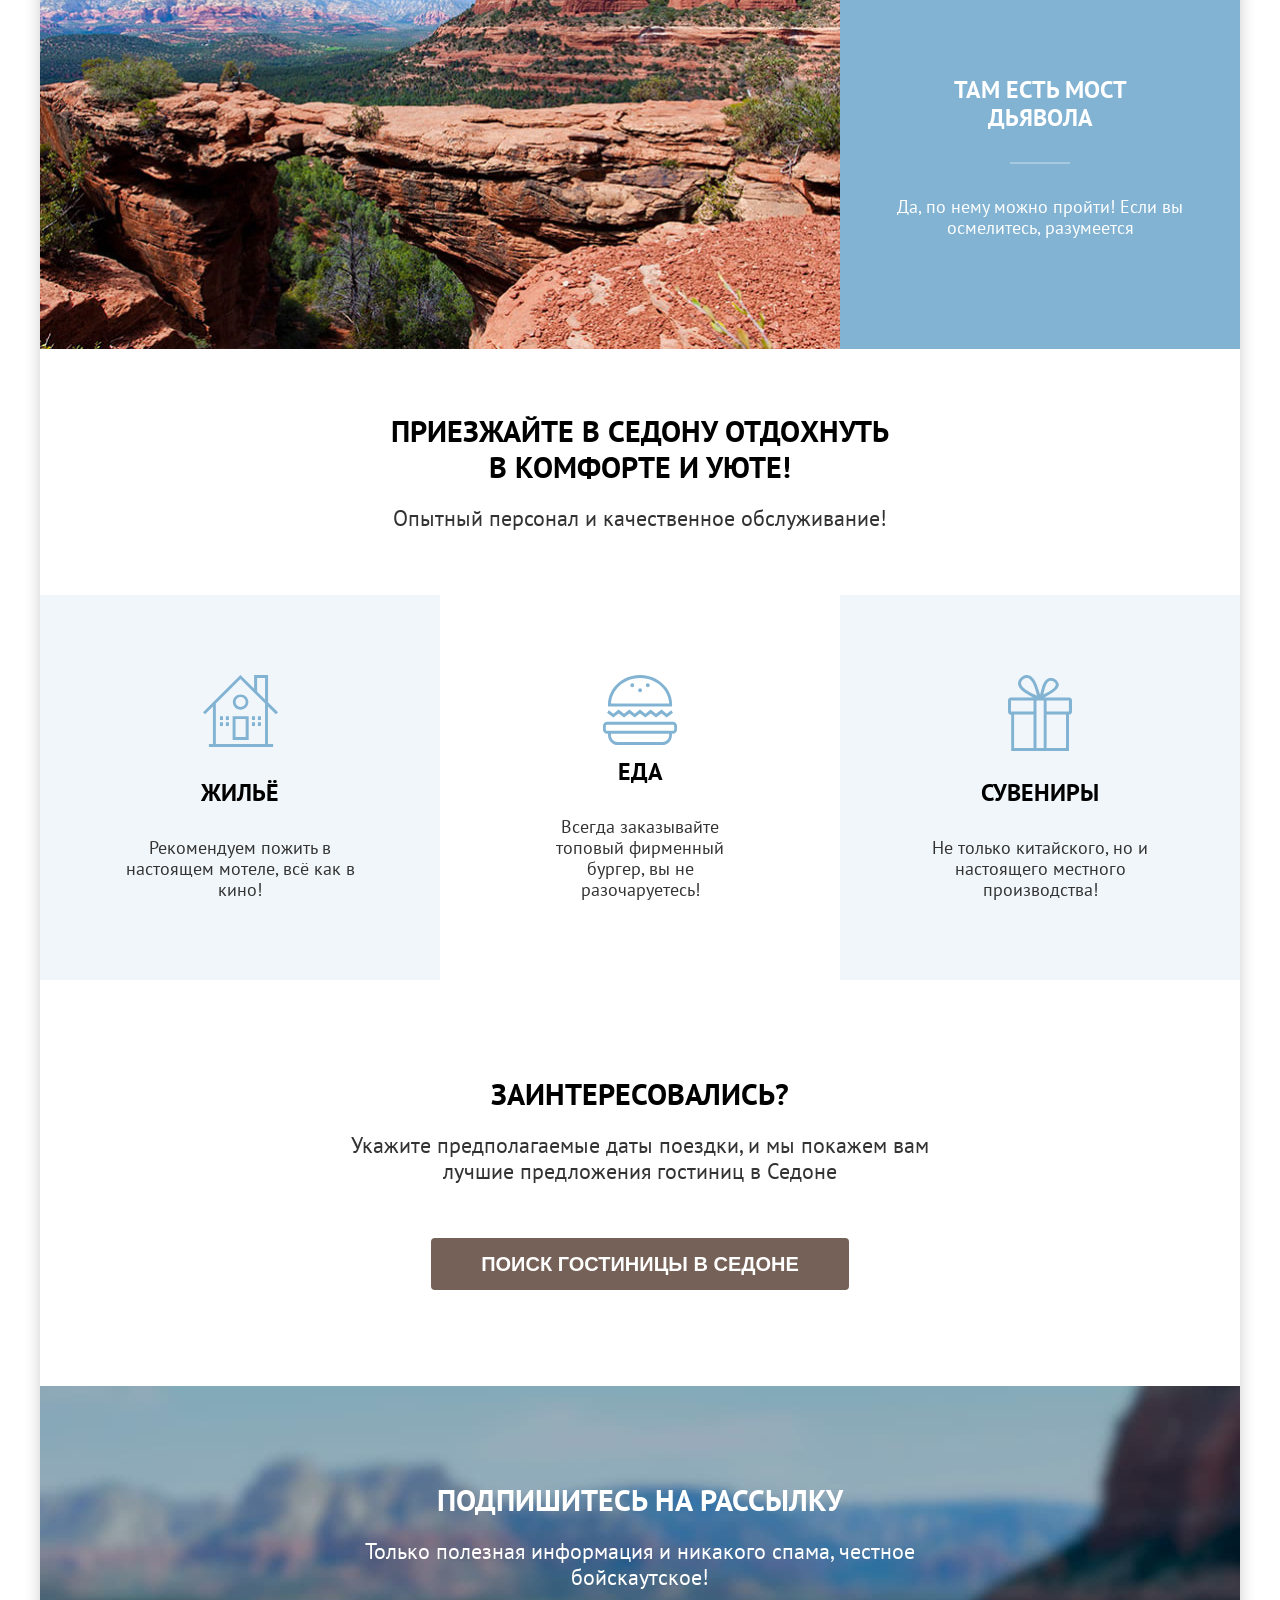
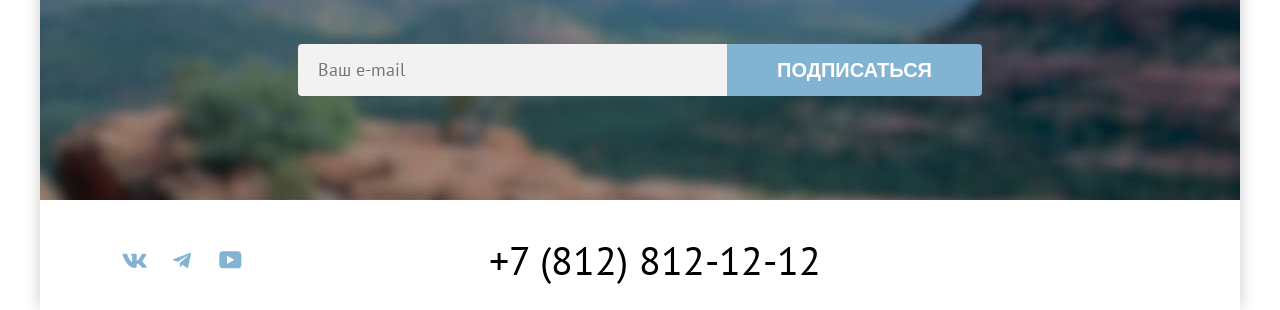
==== commit 937b3506: "minor fixes" ====
--- a/index.html
+++ b/index.html
@@ -62,11 +62,11 @@
           <h2 class="visually-hidden">Преимущества Седоны</h2>
           <ul class="list advantages__list">
             <li class="advantages__item advantages__wrapper--wide">
-              <h3 class="section-subtitle advantages__title">Настоящий городок</h3>
-              <p class="section-text section-text--wide advantages__description">Седона — не аттракцион для туристов, там
-                течёт своя жизнь</p>
-            </li>
-            <li class="advantages__item city-img">
+              <div class="advantages--wide">
+                <h3 class="section-subtitle advantages__title">Настоящий городок</h3>
+                <p class="section-text section-text--wide advantages__description">Седона — не аттракцион для туристов, там
+                  течёт своя жизнь</p>
+              </div>
               <img class="advantages__img" src="images/photos/sedona-street.jpg" width="800" height="385" alt="Площадь города Седона с магазинами и кафе">
             </li>
             <li class="advantages__item advantages__item--nopic">
@@ -81,13 +81,13 @@
               <h3 class="section-subtitle advantages__title">Мало туристов</h3>
               <p class="section-text advantages__description">Большинство едет в Гранд Каньон и толпится там</p>
             </li>
-            <li class="advantages__item devils-bridge-img">
+            <li class="advantages__item advantages__wrapper--wide">
               <img class="advantages__img" src="images/photos/devils-bridge.jpg" width="800" height="385" alt="Мост Дьявола">
-            </li>
-            <li class="advantages__item advantages__wrapper--wide">
-              <h3 class="section-subtitle advantages__title">Там есть мост Дьявола</h3>
-              <p class="section-text section-text--wide advantages__description">Да, по нему можно пройти! Если вы
-                осмелитесь, разумеется</p>
+              <div class="advantages--wide">
+                <h3 class="section-subtitle advantages__title">Там есть мост Дьявола</h3>
+                <p class="section-text section-text--wide advantages__description">Да, по нему можно пройти! Если вы
+                  осмелитесь, разумеется</p>
+              </div>
             </li>
           </ul>
         </section>
@@ -185,7 +185,7 @@
           <div class="modal-form__tooltip-wrapper">
             <label class="modal-form__label" for="children-counter">Дети:</label>
             <div class="modal-form__tooltip tooltip">
-              <button class="tooltip__toggle" type="button" aria-labelledby="tooltip__text">
+              <button class="tooltip__toggle" type="button" aria-describedby="tooltip-text" aria-expanded="false">
                 <span class="visually-hidden">Открыть всплывающую подсказку</span>
               </button>
               <span class="tooltip__text" role="tooltip" id="tooltip-text">Укажите количество детей, которые будут с вами, возраст которых от 6 до 18 лет. Дети до 6 лет размещаются бесплатно.</span>
--- a/styles/styles.css
+++ b/styles/styles.css
@@ -290,12 +290,38 @@
   grid-template-rows: repeat(3, auto);
 }
 
-.advantages__item {
+.advantages__item:not(.advantages__wrapper--wide) {
   display: flex;
   flex-direction: column;
   justify-content: space-between;
   align-items:center;
   max-height: 385px;
+  padding: 101px 85px;
+}
+
+.advantages__wrapper--wide {
+  grid-column: 1 / -1;
+  display: grid;
+  grid-template-columns: repeat(3, 1fr);
+}
+
+.advantages--wide {
+  grid-column: span 1;
+  display: flex;
+  flex-direction: column;
+  justify-content: center;
+  align-items: center;
+  padding: 0 40px;
+  text-align: center;
+  color: var(--texts-background-default);
+  background-color: var(--buttons-second);
+}
+
+.advantages__wrapper--wide .advantages__img {
+  grid-column: span 2;
+  width: 100%;
+  height: 100%;
+  object-fit: cover;
 }
 
 .advantages__title {
@@ -324,26 +350,15 @@
   background-color: var(--background-second-2);
 }
 
-.advantages__item:not(:has(.advantages__img)) {
-  padding: 101px 85px
-}
-
 .advantages__img {
   display: block;
-}
-
-.city-img {
-  grid-column: 2 / span 2;
-}
-
-.devils-bridge-img {
-  grid-column: 1 / span 2;
-  grid-row: 3;
 }
 
 .advantages__wrapper--wide {
   color: var(--texts-background-default);
   background-color: var(--buttons-second);
+  grid-column: 1 / -1;
+  flex-direction: row;
 }
 
 .service__wrapper {
@@ -1127,7 +1142,6 @@
 .modal {
   width: 717px;
   min-height: 576px;
-  padding: 64px 70px;
   border-radius: 30px;
   border: none;
   box-shadow: 0 25px 50px 0 rgba(0, 0, 0, 0.15);
@@ -1140,6 +1154,7 @@
 
 .modal-wrapper {
   position: relative;
+  padding: 64px 70px;
 }
 
 .modal__close-btn {
@@ -1189,12 +1204,16 @@
   grid-column: 2 / -1;
   border: none;
   border-radius: 4px;
-  padding: 12px 20px;
+  padding: 12px 40px 12px 20px;
   background-color: var(--forms-elements-2);
 
   font-size: 18px;
   line-height: 24px;
   font-weight: 700;
+
+  background-image: url("../images/icons/calendar.svg");
+  background-repeat: no-repeat;
+  background-position: right 20px center;
 }
 
 .modal-form__counter-input {
@@ -1210,6 +1229,12 @@
   text-align: center;
 }
 
+.modal-form__counter-input::-webkit-outer-spin-button,
+.modal-form__counter-input::-webkit-inner-spin-button {
+  -webkit-appearance: none;
+  margin: 0;
+}
+
 .modal-form__counter-btn {
   width: 20px;
   height: 20px;
@@ -1218,16 +1243,41 @@
   position: relative;
 }
 
+.modal-form__counter-btn::after {
+  content: "";
+  position: absolute;
+  display: block;
+  top: 50%;
+  left: 50%;
+  transform: translate(-50%, -50%);
+  width: 20px;
+  height: 20px;
+  mask-repeat: no-repeat;
+  mask-position: center;
+  background-color: var(--texts-texts-basic);
+  opacity: 0.3;
+}
+
+.modal-form__counter-btn--minus::after {
+  mask-image: url("../images/icons/minus.svg");
+}
+
+.modal-form__counter-btn--plus::after {
+  mask-image: url("../images/icons/plus.svg");
+}
+
 .modal-form__counter-wrapper {
   display: grid;
   grid-template-columns: 40px 31px 40px;
-  place-items: anchor-center;
+  place-items: center;
 }
 
 .modal-form__tooltip-wrapper {
   display: flex;
   margin-right: 46px;
   margin-left: auto;
+  gap: 10px;
+  align-items: center;
 }
 
 .modal-form__input-prompt {
@@ -1244,10 +1294,107 @@
   min-height: 48px;
 }
 
+.tooltip {
+  position: relative;
+}
+
+.tooltip__toggle {
+  position: relative;
+  width: 26px;
+  height: 26px;
+  border-radius: 50%;
+  border: none;
+  background-color: var(--icons-second);
+  cursor: pointer;
+}
+.tooltip__toggle:hover,
+.tooltip__toggle:focus-visible {
+  opacity: 0.8;
+}
+
+.tooltip__toggle:active {
+  opacity: 0.3;
+}
+
+.tooltip__toggle::after {
+  content: "";
+  position: absolute;
+  top: 50%;
+  left: 50%;
+  transform: translate(-50%, -50%);
+  width: 14px;
+  height: 14px;
+  mask-image: url("../images/icons/info.svg");
+  mask-repeat: no-repeat;
+  mask-position: center;
+  background-color: var(--texts-background-default);
+}
+
 .tooltip__text {
-  display: none;
+  position: absolute;
+  width: 256px;
+  border-radius: 10px;
+  background-color: var(--texts-second);
+  box-shadow: 0 15px 30px 0 var(--background-basic-2);
+  padding: 18px;
+
+  font-size: 16px;
+  line-height: 20px;
+  color: var(--texts-background-default);
+
+  top: calc(100% + 15px);
+  left: 50%;
+  transform: translateX(-50%);
+
+  opacity: 0;
+  pointer-events: none;
+  transition: opacity 0.3s ease-in-out;
+  visibility: hidden;
+}
+
+.tooltip__text--visible {
+  opacity: 1;
+  pointer-events: auto;
+  visibility: visible;
+}
+
+.tooltip__text::before {
+  content: '';
+  position: absolute;
+  width: 0;
+  height: 0;
+  border-left: 9.5px solid transparent;
+  border-right: 9.5px solid transparent;
+  border-bottom: 10px solid var(--texts-second);
+
+  top: -10px;
+  left: 50%;
+  transform: translateX(-50%);
 }
 
 .error-text {
   color: var(--texts-error);
 }
+
+.modal__close-btn:not(:disabled):hover,
+.modal__close-btn:not(:disabled):focus-visible {
+  background-color: #e6e6e6;
+}
+
+.modal__close-btn:not(:disabled):active::after {
+  opacity: 0.3;
+}
+
+.modal-form__counter-btn:hover::after,
+.modal-form__counter-btn:focus-visible::after {
+  opacity: 1;
+}
+
+.modal-form__counter-btn:active::after {
+  opacity: 0.3;
+}
+
+.modal-form__counter-btn:disabled::after {
+  opacity: 0.1;
+  cursor: not-allowed;
+}
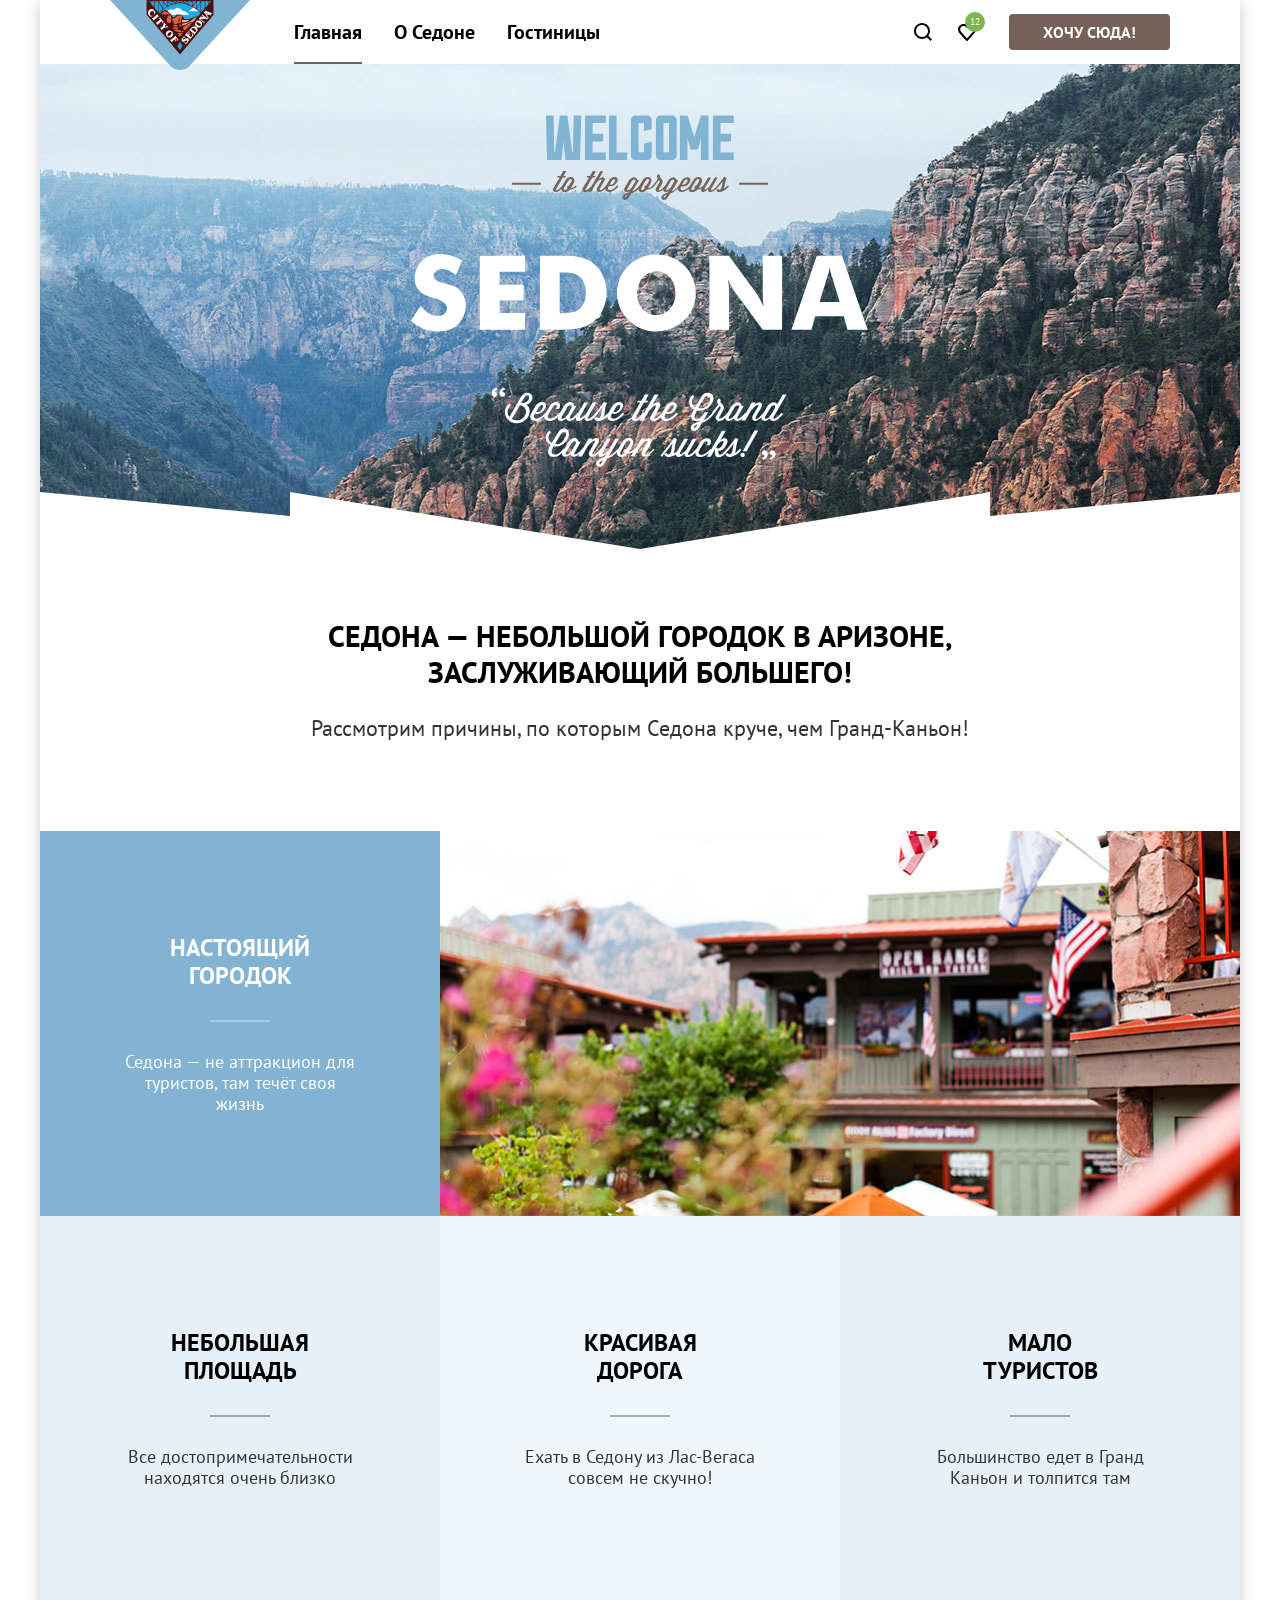
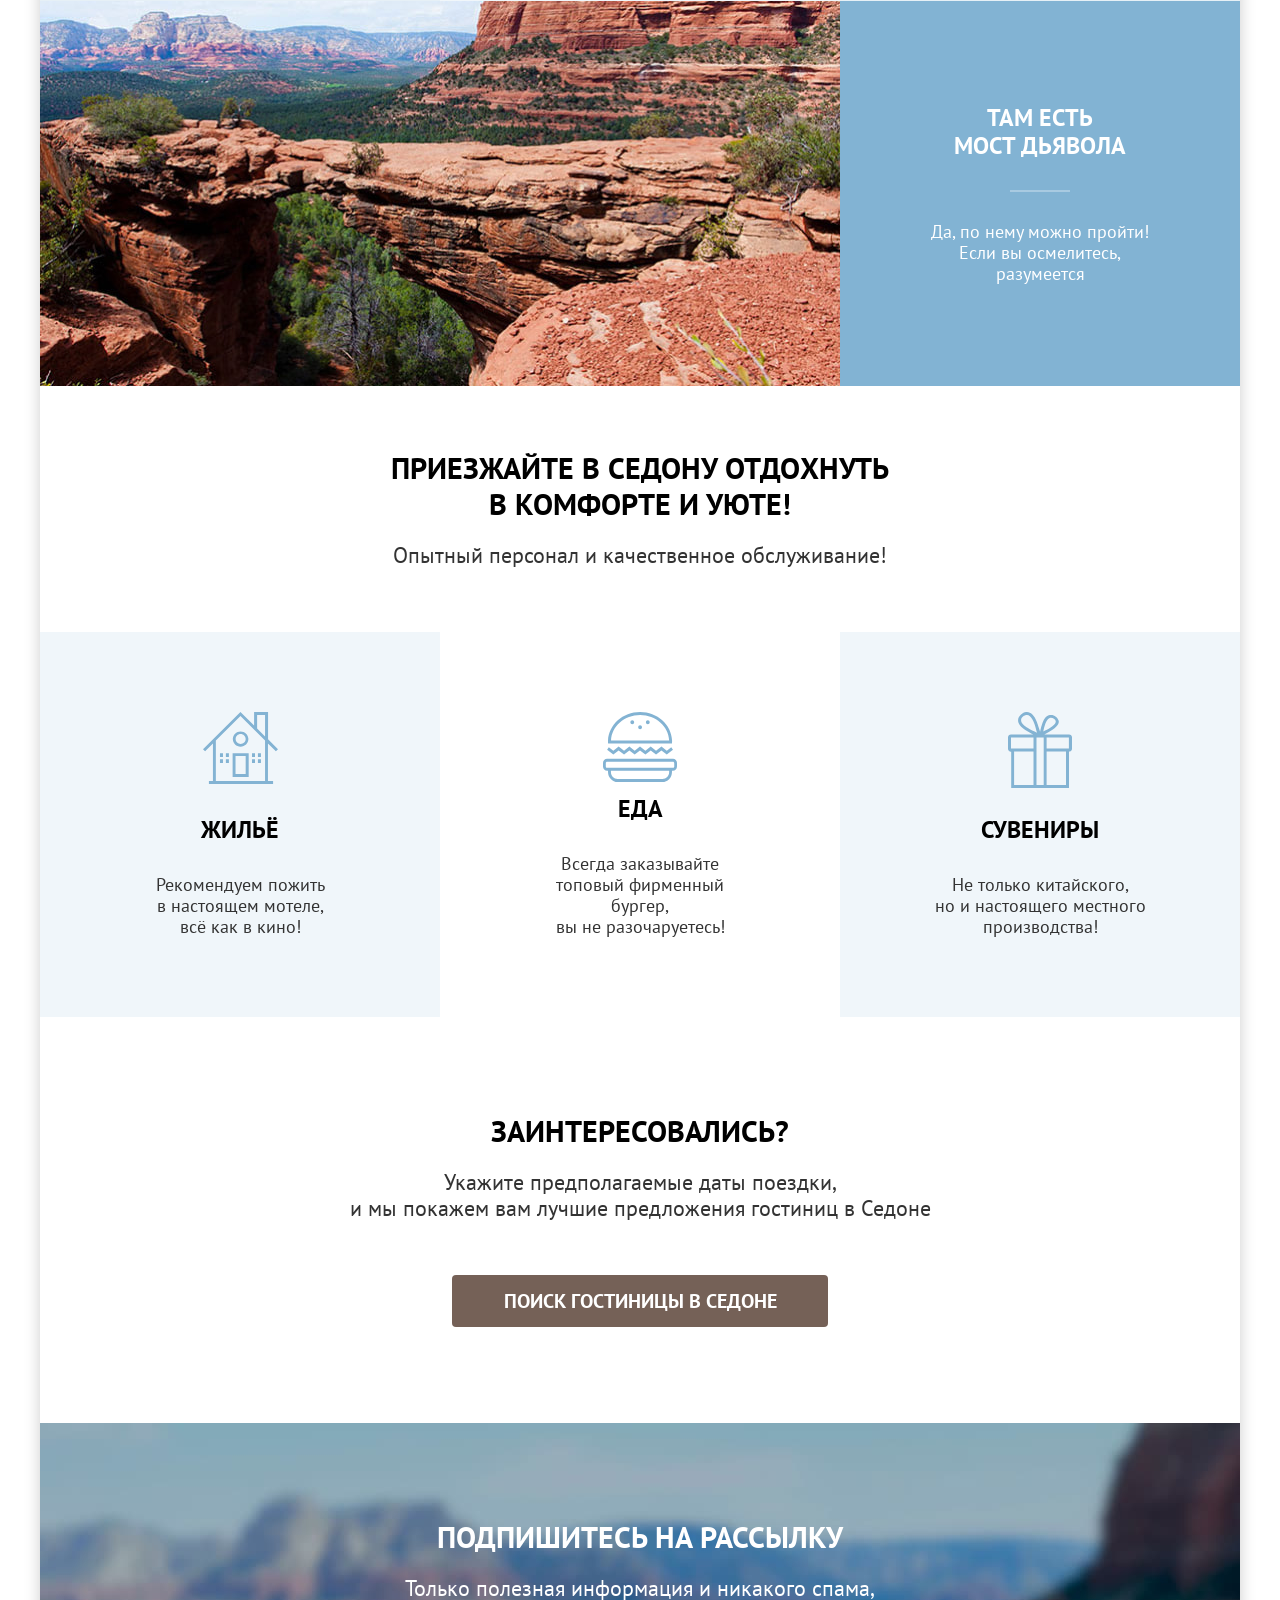
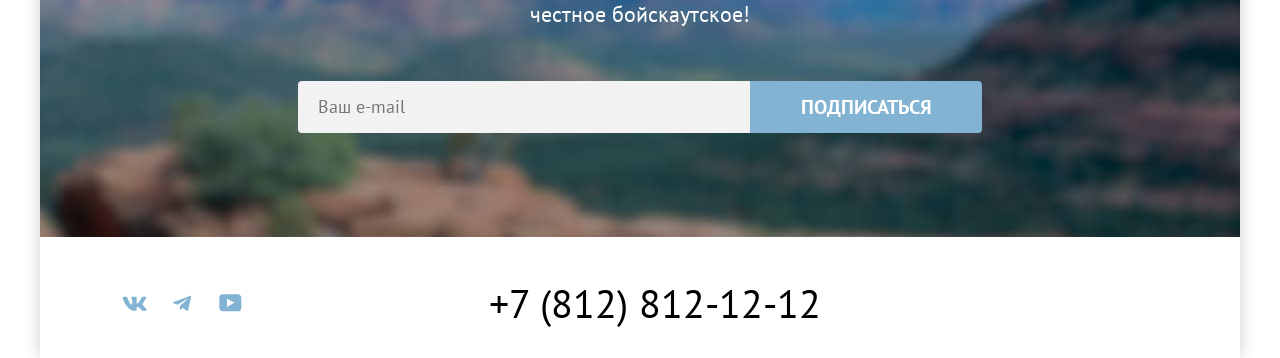
==== commit 260014c6: "Выравнивает страницы по pixel perfect" ====
--- a/index.html
+++ b/index.html
@@ -40,7 +40,7 @@
                 <span class="likes-counter">12</span>
               </a>
             </li>
-            <li class="navigation-user__item">
+            <li class="navigation-user__item navigation-user__item--btn">
               <a class="btn navigation-user__btn" href="#">Хочу сюда!</a>
             </li>
           </ul>
@@ -63,7 +63,7 @@
           <ul class="list advantages__list">
             <li class="advantages__item advantages__wrapper--wide">
               <div class="advantages--wide">
-                <h3 class="section-subtitle advantages__title">Настоящий городок</h3>
+                <h3 class="section-subtitle advantages__title advantages__title--wide">Настоящий городок</h3>
                 <p class="section-text section-text--wide advantages__description">Седона — не аттракцион для туристов, там
                   течёт своя жизнь</p>
               </div>
@@ -84,7 +84,7 @@
             <li class="advantages__item advantages__wrapper--wide">
               <img class="advantages__img" src="images/photos/devils-bridge.jpg" width="800" height="385" alt="Мост Дьявола">
               <div class="advantages--wide">
-                <h3 class="section-subtitle advantages__title">Там есть мост Дьявола</h3>
+                <h3 class="section-subtitle advantages__title advantages__title--wide">Там есть мост Дьявола</h3>
                 <p class="section-text section-text--wide advantages__description">Да, по нему можно пройти! Если вы
                   осмелитесь, разумеется</p>
               </div>
@@ -98,30 +98,30 @@
             <p class="section-description service__description--main">Опытный персонал и качественное обслуживание!</p>
           </div>
           <ul class="list service__list">
-            <li class="service__item housing">
+            <li class="service__item service__item--housing">
               <h3 class="section-subtitle service__title">Жильё</h3>
-              <p class="section-text service__description">Рекомендуем пожить в настоящем мотеле, всё как в кино!</p>
-            </li>
-            <li class="service__item food">
+              <p class="section-text service__description">Рекомендуем пожить<br> в настоящем мотеле,<br> всё как в кино!</p>
+            </li>
+            <li class="service__item service__item--food">
               <h3 class="section-subtitle service__title">Еда</h3>
-              <p class="section-text service__description">Всегда заказывайте топовый фирменный бургер, вы не разочаруетесь!</p>
-            </li>
-            <li class="service__item gifts">
+              <p class="section-text service__description">Всегда заказывайте<br> топовый фирменный бургер,<br> вы не разочаруетесь!</p>
+            </li>
+            <li class="service__item service__item--gifts">
               <h3 class="section-subtitle service__title">Сувениры</h3>
-              <p class="section-text service__description">Не только китайского, но и настоящего местного производства!</p>
+              <p class="section-text service__description">Не только китайского,<br> но и настоящего местного<br> производства!</p>
             </li>
           </ul>
         </section>
 
         <section class="hotel-search" data-test="search">
           <h2 class="section-title hotel-search__title">Заинтересовались?</h2>
-          <p class="section-description hotel-search__description">Укажите предполагаемые даты поездки, и мы покажем вам лучшие предложения гостиниц в Седоне</p>
+          <p class="section-description hotel-search__description">Укажите предполагаемые даты поездки,<br> и мы покажем вам лучшие предложения гостиниц в Седоне</p>
           <button class="hotel-search__btn btn btn--popup" type="button">Поиск гостиницы в Седоне</button>
         </section>
 
         <section class="subscription subscription--index" data-test="subscribe">
           <h2 class="section-title subscription__title subscription__title--index">Подпишитесь на рассылку</h2>
-          <p class="section-description subscription__description subscription__description--index">Только полезная информация и никакого спама, честное бойскаутское!</p>
+          <p class="section-description subscription__description subscription__description--index">Только полезная информация и никакого спама,<br> честное бойскаутское!</p>
           <form class="subscription__form" action="https://echo.htmlacademy.ru/" method="post">
             <label class="visually-hidden" for="email">Введите ваш e-mail</label>
             <input class="subscription__input" type="email" name="email" id="email" placeholder="Ваш e-mail" required>
@@ -159,7 +159,7 @@
       </footer>
     </div>
 
-    <dialog class="modal" arria-labelledby="modal-title">
+    <dialog class="modal" aria-labelledby="modal-title">
       <div class="modal-wrapper">
         <button class="modal__close-btn" type="button">
           <span class="visually-hidden">Закрыть модальное окно</span>
--- a/styles/styles.css
+++ b/styles/styles.css
@@ -99,7 +99,8 @@
 
 .btn {
   border-radius: 4px;
-  padding: 8px 50px;
+  padding: 8px 34px;
+  font-family: var(--font-family);
   font-weight: 700;
   font-size: 16px;
   line-height: 20px;
@@ -118,6 +119,14 @@
   line-height: 36px;
 }
 
+.btn--popup {
+  min-width: 376px;
+}
+
+.subscription__btn {
+  min-width: 232px;
+}
+
 .subscription__btn,
 .btn--secondary {
   background-color: var(--buttons-second);
@@ -149,7 +158,7 @@
 }
 
 .page-header__logo-link {
-  margin-right: 30px;
+  margin-right: 28px;
   margin-bottom: -6px;
   z-index: 1;
 }
@@ -199,6 +208,10 @@
   align-items: center;
 }
 
+.navigation-user__item--btn {
+  margin-top: -5px;
+}
+
 .navigation-user__link {
   display: block;
   text-decoration: none;
@@ -237,7 +250,7 @@
 }
 
 .transition-text {
-  padding: 69px 0;
+  padding: 69px 0 90px;
   max-width: 795px;
   margin: 0 auto;
 }
@@ -261,7 +274,7 @@
   background-size: 100% auto, cover;
   background-color: #5f9ea0;
 
-  padding: 51px 0 82px;
+  padding: 51px 0 77px;
   text-align: center;
 }
 
@@ -296,7 +309,7 @@
   justify-content: space-between;
   align-items:center;
   max-height: 385px;
-  padding: 101px 85px;
+  padding: 113px 85px;
 }
 
 .advantages__wrapper--wide {
@@ -325,8 +338,12 @@
 }
 
 .advantages__title {
-  margin-bottom: 32px;
+  margin-bottom: 29px;
   max-width: 175px;
+}
+
+.advantages__title--wide {
+  max-width: 172px;
 }
 
 .advantages__title::after {
@@ -391,15 +408,15 @@
   background-position: center 80px;
 }
 
-.service__item.housing {
+.service__item--housing {
   background-image: url("../images/icons/advantages-housing.svg");
 }
 
-.service__item.food {
+.service__item--food {
   background-image: url("../images/icons/advantages-food.svg");
 }
 
-.service__item.gifts {
+.service__item--gifts {
   background-image: url("../images/icons/advantages-gifts.svg");
 }
 
@@ -433,6 +450,7 @@
 
  .section-text--wide {
   color: var(--texts-background-default);
+  max-width: 240px;
  }
 
 .subscription {
@@ -488,7 +506,7 @@
 }
 
 .page-footer {
-  padding: 40px 70px 30px;
+  padding: 46px 70px 35px;
   display: flex;
   justify-content: space-between;
   align-items: center;
@@ -576,7 +594,7 @@
   background-size: cover;
   background-position: left top;
 
-  padding: 35px 70px 70px;
+  padding: 35px 70px 73px;
 }
 
 .inner-header {
@@ -587,6 +605,7 @@
   font-size: 60px;
   line-height: 78px;
   color: var(--texts-background-default);
+  margin-bottom: 8px;
  }
 
  .breadcrumbs__list {
@@ -633,12 +652,12 @@
   margin: 0;
   padding: 0;
   min-width: 150px;
-  margin-right: 70px;
+  margin-right: 66px;
   border: none;
 }
 
-.filter-group.housing {
-  margin-right: 140px;
+.filter-group--housing {
+  margin-right: 142px;
 }
 
  .filter-group__title {
@@ -646,11 +665,15 @@
   font-weight: 700;
   line-height: 24px;
   text-transform: capitalize;
+  margin-bottom: 28px;
+ }
+
+.filter-group--price .filter-group__title {
   margin-bottom: 32px;
- }
+}
 
 .filter-group__item:not(:last-child) {
-  margin-bottom: 16px;
+  margin-bottom: 12px;
 }
 
 .filter-group__checkbox,
@@ -688,14 +711,14 @@
   line-height: 23px;
  }
 
-.filter-group.price {
+.filter-group--price {
   width: 288px;
 }
 
 .price-control {
   display: grid;
   grid-template-columns: 143px 143px;
-  margin-bottom: 48px;
+  margin-bottom: 44px;
 }
 
 .price-control__field {
@@ -717,7 +740,7 @@
  .price-control__input {
   display: block;
   width: 143px;
-  padding: 12px 22px;
+  padding: 12px 20px;
   font-size: 18px;
   line-height: 24px;
   font-weight: 700;
@@ -772,20 +795,25 @@
 }
 
 .slider__thumb--max {
-  right: 25%;
-  top: -7px;
+  right: 61px;
+  top: -8px;
 }
 
 .slider__thumb--min {
-  top: -7px;
+  left: 1px;
+  top: -8px;
 }
 
 .filter__btns {
   display: flex;
   flex-direction: column;
-  gap: 32px;
+  gap: 29px;
   justify-content: end;
-
+  margin-left: auto;
+}
+
+.filter__btns .btn--secondary {
+  min-width: 191px;
 }
 
 .catalog {
@@ -801,17 +829,22 @@
 }
 
 .sort__title {
+  margin-top: 6px;
   margin-right: 200px;
 }
 
 .sort__select {
+  font-family: inherit;
+  font-size: 18px;
+  line-height: 21px;
+  color: var(--texts-second);
   appearance: none;
+
   width: 292px;
   height: 49px;
   padding: 12px 20px;
   border-radius: 4px;
   border: 2px solid var(--buttons-disabled);
-  font-family: inherit;
 
   background-image: url("../images/icons/select-arrow.svg");
   background-repeat: no-repeat;
@@ -864,7 +897,7 @@
   display: grid;
   grid-template-columns: repeat(3, 1fr);
   gap: 20px;
-  margin-bottom: 80px;
+  margin-bottom: 78px;
 }
 
 .catalog__list::after {
@@ -877,20 +910,13 @@
   bottom: -40px;
 }
 
- .sort__select {
-  font-size: 18px;
-  line-height: 21px;
-  color: var(--texts-second);
- }
-
-
  .card {
   border: 1px solid #e6e6e6;
   border-radius: 4px;
   padding: 20px;
 
   display: grid;
-  grid-template-columns: 140px 140px;
+  grid-template-columns: 138px 140px;
   grid-template-rows: 212px 1fr repeat(3, min-content);
   gap: 16px 20px;
  }
@@ -938,6 +964,7 @@
 }
 
 .card__stars {
+  margin-left: -4px;
   background-image: url("../images/icons/star.svg");
   background-repeat: repeat-x;
   background-position: left center;
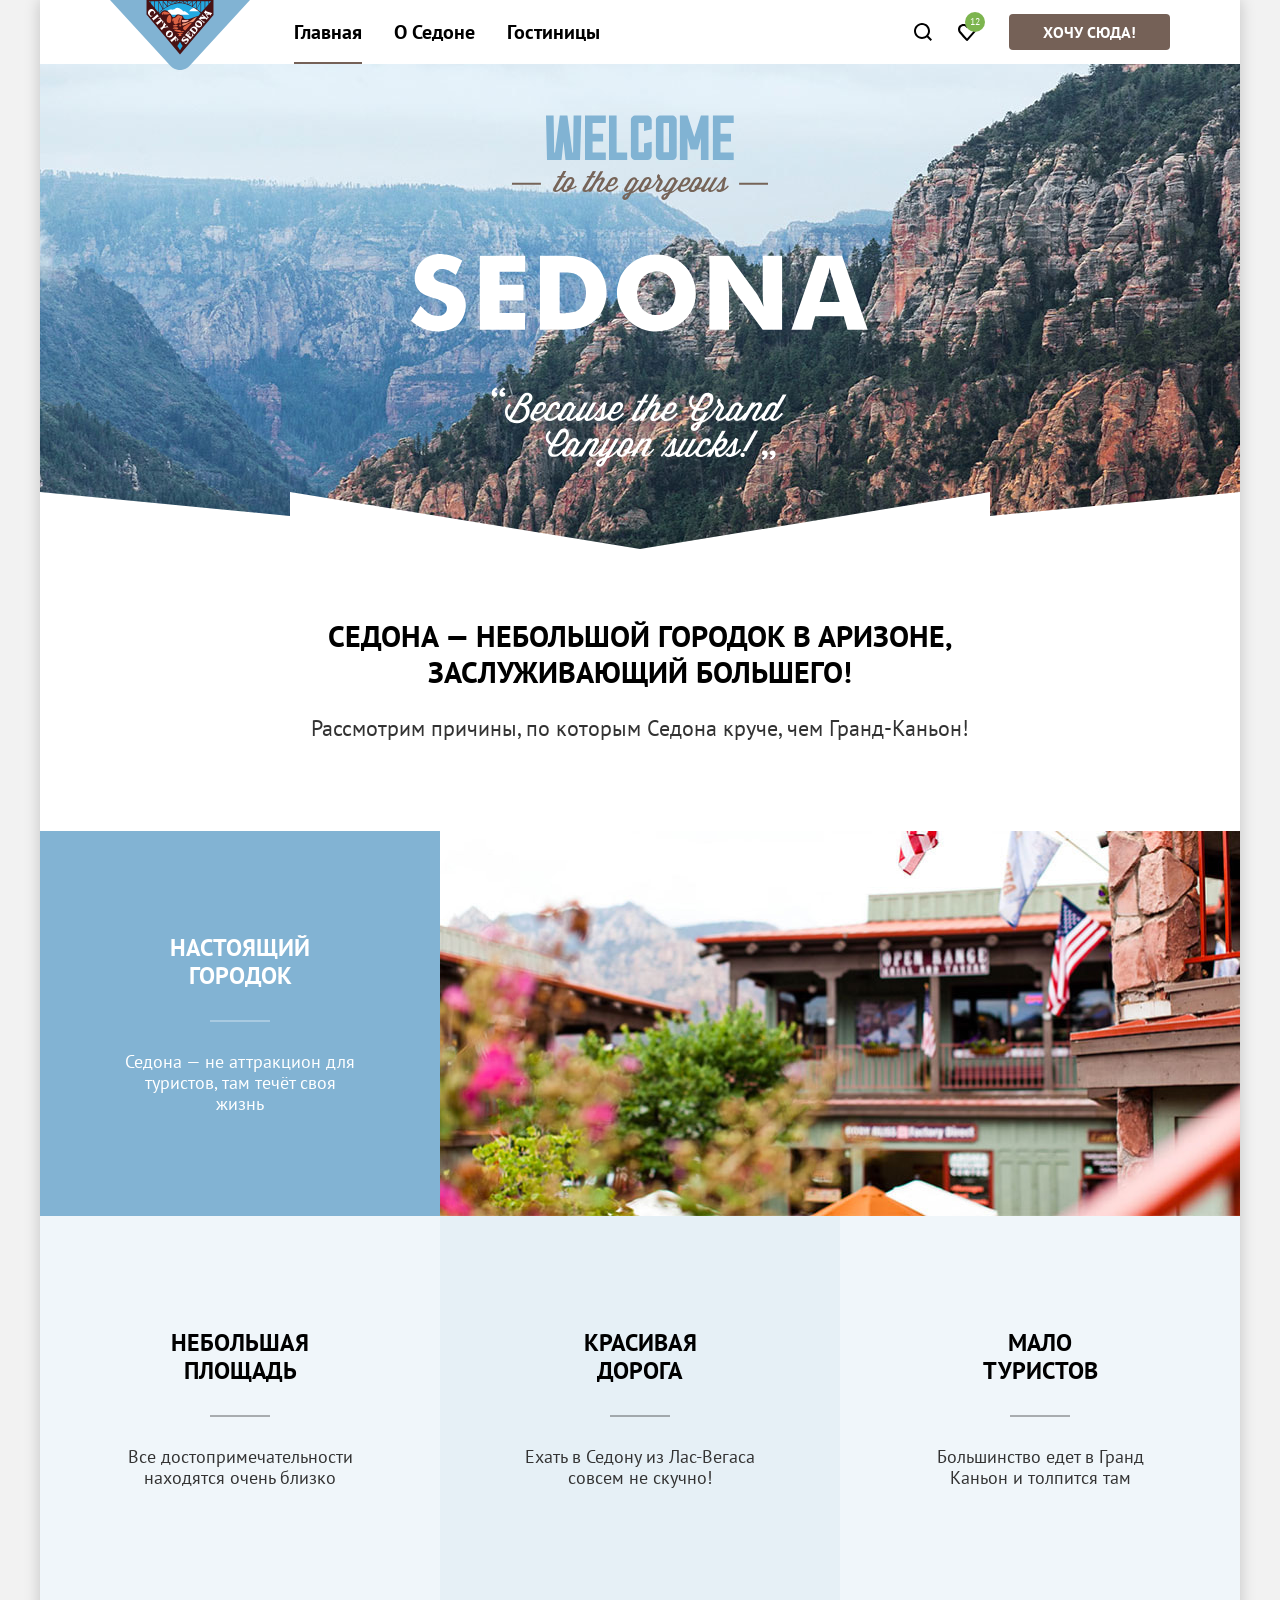
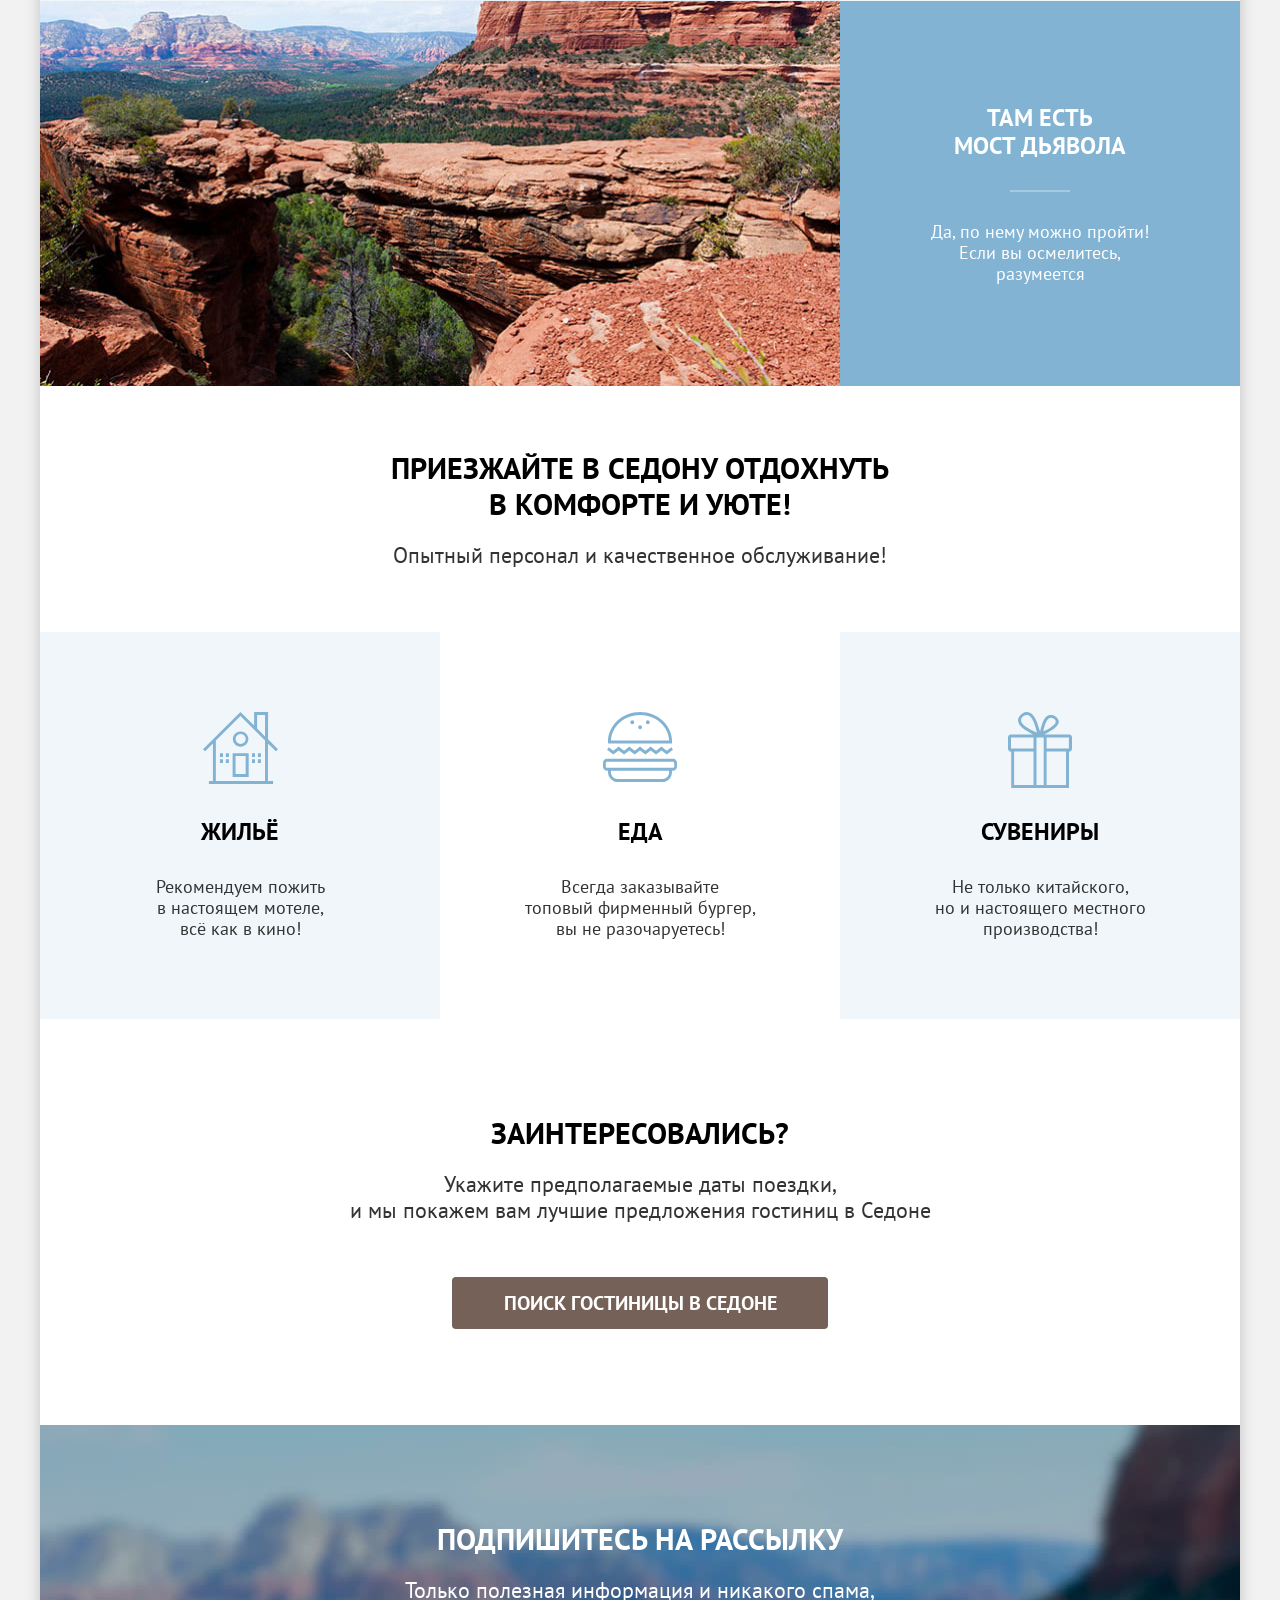
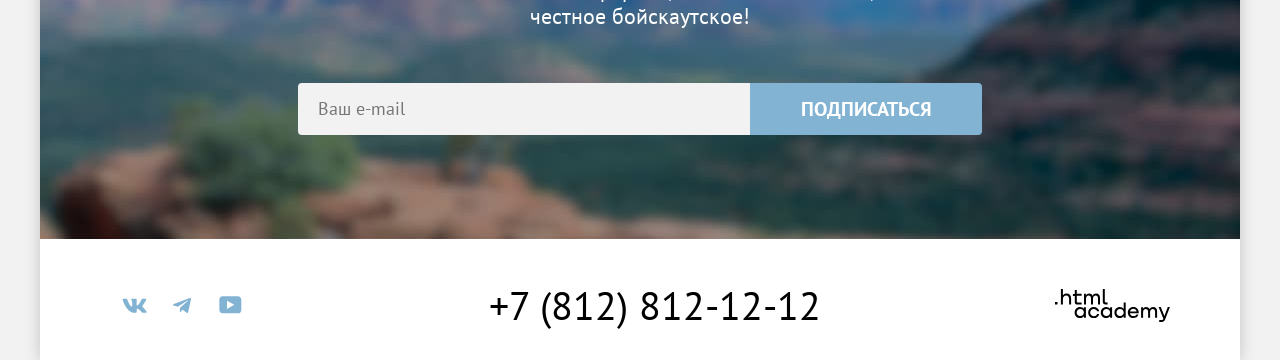
==== commit 5abf420a: "Вносит исправления после 1 попытки защиты" ====
--- a/index.html
+++ b/index.html
@@ -4,7 +4,7 @@
   <head>
     <meta charset="utf-8">
     <title>HTML Academy: Седона</title>
-    <link rel="icon" href="favicon-32x32.png" sizes="32x32">
+    <link rel="icon" href="favicon.ico" sizes="32x32">
     <link rel="stylesheet" href="styles/styles.css">
   </head>
 
@@ -155,6 +155,9 @@
 
         <a class="page-footer__academy-link" href="https://htmlacademy.ru/intensive/htmlcss" target="_blank" rel="noopener noreferrer">
           <span class="visually-hidden">Сделано в html academy</span>
+          <svg class="page-footer__academy-logo" width="115" height="33" viewBox="0 0 115 33" fill="none" aria-hidden="true" focusable="false">
+            <path fill="currentColor" d="M0 12.9v2.6h2.5v-2.6zM11.6 4.5c-1.6 0-2.8.7-3.6 1.7h-.1V0h-2v15.5h2v-5.3c0-2.1 1.3-3.6 3.3-3.6 1.8 0 2.9 1.4 2.9 3.2v5.7h2V9.4c.1-3-1.8-4.9-4.5-4.9M26.6 4.8h-4.8V1.1h-2v3.8h-1.9v2h1.9v6c0 1.7 1 2.7 2.7 2.7h4.1v-2h-3.7c-.7 0-1.1-.4-1.1-1.1V6.8h4.8zM41.1 4.6c-1.6 0-2.9.8-3.5 2.1h-.1c-.6-1.2-1.8-2.1-3.4-2.1-1.4 0-2.5.8-3.1 1.8h-.1V4.8H29v10.6h2V10c0-2 1-3.5 2.6-3.5 1.5 0 2.4 1 2.4 2.6v6.3h2V9.8c0-2.4 1.4-3.3 2.6-3.3 1.5 0 2.4 1 2.4 2.6v6.3h2V8.9c.1-2.5-1.4-4.3-3.9-4.3M47.8 12.7c0 1.7 1 2.7 2.8 2.7h2v-2h-1.7c-.7 0-1.1-.4-1.1-1.1V0h-2zM28.9 19.7c-.9-1.1-2.2-1.8-3.9-1.8-3.1 0-5.4 2.3-5.4 5.6s2.3 5.6 5.4 5.6c1.8 0 3-.8 3.8-1.9h.1v1.6h2V18.2h-2zm-3.6 7.4c-2.2 0-3.6-1.6-3.6-3.6s1.4-3.6 3.6-3.6 3.6 1.6 3.6 3.6c0 1.9-1.4 3.6-3.6 3.6M44.2 22c-.5-2.4-2.6-4.1-5.4-4.1-3.4 0-5.6 2.5-5.6 5.6s2.2 5.6 5.6 5.6c2.8 0 4.9-1.8 5.4-4.2h-2.1c-.4 1.3-1.7 2.3-3.3 2.3-2.2 0-3.6-1.6-3.6-3.6s1.4-3.6 3.6-3.6c1.6 0 2.8 1 3.3 2.2h2.1zM55.1 19.7c-.9-1.1-2.2-1.8-3.9-1.8-3.1 0-5.4 2.3-5.4 5.6s2.3 5.6 5.4 5.6c1.8 0 3-.8 3.8-1.9h.1v1.6h2V18.2h-2zm-3.6 7.4c-2.2 0-3.6-1.6-3.6-3.6s1.4-3.6 3.6-3.6 3.6 1.6 3.6 3.6c0 1.9-1.5 3.6-3.6 3.6M68.7 19.8c-.9-1.1-2.2-1.9-3.9-1.9-3.1 0-5.4 2.3-5.4 5.6s2.2 5.6 5.4 5.6c1.7 0 3-.8 3.8-1.8h.1v1.5h2V13.4h-2zm-3.6 7.3c-2.2 0-3.6-1.6-3.6-3.6s1.4-3.6 3.6-3.6 3.6 1.6 3.6 3.6c-.1 2-1.5 3.6-3.6 3.6M78.3 17.9c-3.3 0-5.5 2.5-5.5 5.6 0 3 2.1 5.6 5.5 5.6 2.5 0 4.5-1.3 5.2-3.6h-2.1c-.5 1-1.6 1.6-3 1.6-1.9 0-3.3-1.3-3.4-2.9h8.8c.2-3.6-2-6.3-5.5-6.3m0 1.9c1.7 0 3 1 3.3 2.6h-6.5c.3-1.5 1.5-2.6 3.2-2.6M98.2 17.9c-1.6 0-2.9.8-3.6 2h-.1c-.6-1.2-1.8-2-3.4-2-1.4 0-2.5.7-3.1 1.8v-1.5h-1.9v10.6h2v-5.4c0-2 1-3.4 2.6-3.5 1.5 0 2.4 1 2.4 2.6v6.3h2v-5.6c0-2.4 1.4-3.3 2.6-3.3 1.5 0 2.4 1 2.4 2.6v6.3h2v-6.5c.1-2.6-1.4-4.4-3.9-4.4M109.4 27l-3.6-8.9h-2.2l4.8 11.6c-.3.9-.7 1.2-1.7 1.2h-2.5v2h2.5c1.8 0 2.8-.8 3.5-2.6l4.7-12.2h-2.1z" />
+          </svg>
         </a>
       </footer>
     </div>
--- a/styles/styles.css
+++ b/styles/styles.css
@@ -15,38 +15,38 @@
 }
 
 :root {
-  --font-family: "PT Sans", Arial,sans-serif;
-	--texts-second: #333333;
-	--texts-error: #ff5757;
-	--texts-hover: #756157;
-	--texts-active: rgba(117, 97, 87, 0.3);
-	--texts-texts-basic: #000000;
-	--texts-background-default: #ffffff;
-	--texts-background-small: rgba(255, 255, 255, 0.3);
-	--texts-background-hover: rgba(255, 255, 255, 0.6);
-	--texts-background-active: rgba(255, 255, 255, 0.3);
-	--buttons-basic: #756157;
-	--buttons-second: #82b3d3;
-	--buttons-select: #7db54f;
-	--buttons-disabled: #e5e5e5;
-	--buttons-brown-hover: #615048;
-	--buttons-blue-hover: #68a2ca;
-	--buttons-green-hover: #6c9e42;
-	--background-basic-1: #ffffff;
-	--background-basic-2: rgba(0, 0, 0, 0.3);
-	--background-basic-3: #82b3d3;
-	--background-second-1: rgba(131, 179, 211, 0.12);
-	--background-second-2: rgba(131, 179, 211, 0.2);
-	--icons-basic: #000000;
-	--icons-second: #83b3d3;
-	--icons-text: #7db54f;
-	--icons-hover: #756157;
-	--icons-active: rgba(117, 97, 87, 0.3);
-	--icons-second-hover: #68a2ca;
-	--icons-second-active: rgba(104, 162, 202, 0.3);
-	--forms-inputs: #3f5e72;
-	--forms-elements-1: #e5e5e5;
-	--forms-elements-2: #f2f2f2;
+  --font-family: "PT Sans";
+  --texts-second: #333333;
+  --texts-error: #ff5757;
+  --texts-hover: #756157;
+  --texts-active: rgba(117, 97, 87, 0.3);
+  --texts-texts-basic: #000000;
+  --texts-background-default: #ffffff;
+  --texts-background-small: rgba(255, 255, 255, 0.3);
+  --texts-background-hover: rgba(255, 255, 255, 0.6);
+  --texts-background-active: rgba(255, 255, 255, 0.3);
+  --buttons-basic: #756157;
+  --buttons-second: #82b3d3;
+  --buttons-select: #7db54f;
+  --buttons-disabled: #e5e5e5;
+  --buttons-brown-hover: #615048;
+  --buttons-blue-hover: #68a2ca;
+  --buttons-green-hover: #6c9e42;
+  --background-basic-1: #ffffff;
+  --background-basic-2: rgba(0, 0, 0, 0.3);
+  --background-basic-3: #82b3d3;
+  --background-second-1: rgba(131, 179, 211, 0.12);
+  --background-second-2: rgba(131, 179, 211, 0.2);
+  --icons-basic: #000000;
+  --icons-second: #83b3d3;
+  --icons-text: #7db54f;
+  --icons-hover: #756157;
+  --icons-active: rgba(117, 97, 87, 0.3);
+  --icons-second-hover: #68a2ca;
+  --icons-second-active: rgba(104, 162, 202, 0.3);
+  --forms-inputs: #3f5e72;
+  --forms-elements-1: #e5e5e5;
+  --forms-elements-2: #f2f2f2;
 }
 
 *,
@@ -62,14 +62,14 @@
 }
 
 .page {
-  margin: 0;
-  font-family: var(--font-family);
+  width: 1200px;
+  margin: 0 auto;
+  font-family: var(--font-family), "Arial", sans-serif;
   font-weight: 400;
   font-size: 22px;
   line-height: 26px;
   color: var(--texts-texts-basic);
-
-
+  background-color: var(--forms-elements-2);
 }
 
 .visually-hidden {
@@ -84,8 +84,6 @@
 }
 
 .page-container {
-  width: 1200px;
-  margin: 0 auto;
   display: flex;
   flex-direction: column;
   min-height: 100vh;
@@ -100,7 +98,7 @@
 .btn {
   border-radius: 4px;
   padding: 8px 34px;
-  font-family: var(--font-family);
+  font-family: var(--font-family), "Arial", sans-serif;
   font-weight: 700;
   font-size: 16px;
   line-height: 20px;
@@ -125,6 +123,7 @@
 
 .subscription__btn {
   min-width: 232px;
+  border-radius: 0 4px 4px 0;
 }
 
 .subscription__btn,
@@ -143,7 +142,7 @@
 .card__rating {
   background-color: var(--forms-elements-2);
   font-weight: 400;
-  color: var(--texts-texts-basic)
+  color: var(--texts-second);
 }
 
 .list {
@@ -161,6 +160,7 @@
   margin-right: 28px;
   margin-bottom: -6px;
   z-index: 1;
+  flex-shrink: 0;
 }
 
 .page-header__logo-img {
@@ -170,6 +170,7 @@
 .navigation {
   display: flex;
   flex-grow: 1;
+  flex-wrap: wrap;
 }
 
 .navigation__list {
@@ -240,7 +241,7 @@
   border-radius: 100vh;
   padding: 5px;
 
-  position:absolute;
+  position: absolute;
   left: 45%;
   top: 12px;
 }
@@ -260,7 +261,7 @@
 .section-subtitle,
 .section-text,
 .inner-header__title {
-  margin: 0
+  margin: 0;
 }
 
 .transition-text__title {
@@ -291,10 +292,10 @@
 }
 
 .section-subtitle {
-font-size: 24px;
-line-height: 28px;
-text-align: center;
-text-transform: uppercase;
+  font-size: 24px;
+  line-height: 28px;
+  text-align: center;
+  text-transform: uppercase;
 }
 
 .advantages__list {
@@ -306,16 +307,18 @@
 .advantages__item:not(.advantages__wrapper--wide) {
   display: flex;
   flex-direction: column;
-  justify-content: space-between;
-  align-items:center;
-  max-height: 385px;
-  padding: 113px 85px;
+  justify-content: center;
+  align-items: center;
+  min-height: 385px;
+  padding: 60px 85px;
 }
 
 .advantages__wrapper--wide {
   grid-column: 1 / -1;
   display: grid;
   grid-template-columns: repeat(3, 1fr);
+  color: var(--texts-background-default);
+  background-color: var(--buttons-second);
 }
 
 .advantages--wide {
@@ -359,23 +362,16 @@
   background-color: var(--texts-background-small);
 }
 
-.advantages__item--nopic:nth-child(odd) {
+.advantages__item:not(.advantages__wrapper--wide):nth-child(even) {
   background-color: var(--background-second-1);
 }
 
-.advantages__item--nopic:nth-child(even) {
+.advantages__item:not(.advantages__wrapper--wide):nth-child(odd) {
   background-color: var(--background-second-2);
 }
 
 .advantages__img {
   display: block;
-}
-
-.advantages__wrapper--wide {
-  color: var(--texts-background-default);
-  background-color: var(--buttons-second);
-  grid-column: 1 / -1;
-  flex-direction: row;
 }
 
 .service__wrapper {
@@ -398,12 +394,12 @@
 }
 
 .service__item {
-  padding: 80px 85px;
+  padding: 186px 40px 80px;
   min-height: 385px;
   display: flex;
   flex-direction: column;
   justify-content: end;
-
+  overflow-wrap: break-word;
   background-repeat: no-repeat;
   background-position: center 80px;
 }
@@ -448,10 +444,10 @@
   color: var(--texts-second);
 }
 
- .section-text--wide {
+.section-text--wide {
   color: var(--texts-background-default);
   max-width: 240px;
- }
+}
 
 .subscription {
   padding: 96px 258px 104px;
@@ -483,7 +479,7 @@
   margin-bottom: 54px;
 }
 
- .subscription__input {
+.subscription__input {
   font-size: 18px;
   line-height: 24px;
   width: 452px;
@@ -492,17 +488,15 @@
   border-radius: 4px 0 0 4px;
   padding: 14px 20px;
   font-family: inherit;
- }
-
- .subscription__input:not(:disabled):hover,
- .price-control__input:not(:disabled):hover,
- .subscription__input:not(:disabled):focus-visible,
- .price-control__input:not(:disabled):focus-visible {
+}
+
+.subscription__input:not(:disabled):hover,
+.modal-form__input:not(:disabled):hover,
+.modal-form__counter-input:not(:disabled):hover,
+.price-control__input:not(:disabled):hover,
+.subscription__input:not(:disabled):focus-visible,
+.price-control__input:not(:disabled):focus-visible {
   background-color: #e6e6e6;
- }
-
-.subscription__btn {
-  border-radius: 0 4px 4px 0;
 }
 
 .page-footer {
@@ -549,14 +543,14 @@
   mask-image: url("../images/icons/youtube.svg");
 }
 
- .page-footer__tel-link {
+.page-footer__tel-link {
   font-size: 40px;
   line-height: 40px;
   text-align: center;
   text-transform: uppercase;
   text-decoration: none;
   color: var(--texts-texts-basic);
- }
+}
 
 .page-footer__tel-link:hover,
 .page-footer__tel-link:focus-visible {
@@ -567,24 +561,21 @@
   color: var(--texts-active);
 }
 
-.page-footer__academy-link::after {
-  content: "";
-  mask-image: url("../images/logos/academy.svg");
-  mask-repeat: no-repeat;
-  mask-position: center;
+.page-footer__academy-link {
+  color: var(--texts-texts-basic);
+}
+
+.page-footer__academy-logo {
   display: block;
-  width: 115px;
-  height: 33px;
-  background-color: var(--texts-texts-basic);
-}
-
-.page-footer__academy-link:hover::after,
-.page-footer__academy-link:focus-visible::after {
-  background-color: var(--texts-hover);
-}
-
-.page-footer__academy-link:active::after {
-  background-color: var(--texts-active);
+}
+
+.page-footer__academy-link:hover,
+.page-footer__academy-link:focus-visible {
+  color: var(--texts-hover);
+}
+
+.page-footer__academy-link:active {
+  color: var(--texts-active);
 }
 
 .hotels-filter {
@@ -601,21 +592,21 @@
   margin-bottom: 40px;
 }
 
- .inner-header__title {
+.inner-header__title {
   font-size: 60px;
   line-height: 78px;
   color: var(--texts-background-default);
   margin-bottom: 8px;
- }
-
- .breadcrumbs__list {
+}
+
+.breadcrumbs__list {
   font-size: 16px;
   line-height: 21px;
   color: var(--texts-background-default);
   display: flex;
   flex-wrap: wrap;
   gap: 10px;
- }
+}
 
 .breadcrumbs__item:not(:last-child) {
   position: relative;
@@ -642,11 +633,11 @@
   right: 0;
 }
 
- .filter-form {
+.filter-form {
   color: var(--texts-background-default);
 
   display: flex;
- }
+}
 
 .filter-group {
   margin: 0;
@@ -660,31 +651,36 @@
   margin-right: 142px;
 }
 
- .filter-group__title {
+.filter-group__title {
   font-size: 20px;
   font-weight: 700;
   line-height: 24px;
   text-transform: capitalize;
   margin-bottom: 28px;
- }
+}
 
 .filter-group--price .filter-group__title {
   margin-bottom: 32px;
 }
 
+.filter-group__item {
+  display: flex;
+  align-items: center;
+}
+
 .filter-group__item:not(:last-child) {
   margin-bottom: 12px;
 }
 
 .filter-group__checkbox,
 .filter-group__radio {
-  margin: 1.5px 12px 1.5px 0;
+  margin: 0;
+  flex-shrink: 0;
   appearance: none;
   width: 20px;
   height: 20px;
   background-color: var(--texts-background-default);
   display: inline-block;
-  vertical-align: middle;
   background-repeat: no-repeat;
   background-position: center;
 }
@@ -706,10 +702,11 @@
   background-image: url("../images/icons/radio-tick.svg");
 }
 
- .filter-group__label {
+.filter-group__label {
+  padding-left: 12px;
   font-size: 18px;
   line-height: 23px;
- }
+}
 
 .filter-group--price {
   width: 288px;
@@ -725,7 +722,7 @@
   position: relative;
 }
 
- .price-control__label {
+.price-control__label {
   position: absolute;
   top: 12px;
   right: 20px;
@@ -735,9 +732,9 @@
   text-align: right;
   opacity: 0.3;
   text-transform: lowercase;
- }
-
- .price-control__input {
+}
+
+.price-control__input {
   display: block;
   width: 143px;
   padding: 12px 20px;
@@ -748,12 +745,12 @@
   border: none;
   font-family: inherit;
 
-  -moz-appearance: textfield;
- }
+  appearance: textfield;
+}
 
 .price-control__input::-webkit-outer-spin-button,
 .price-control__input::-webkit-inner-spin-button {
-  -webkit-appearance: none;
+  appearance: none;
   margin: 0;
 }
 
@@ -842,18 +839,19 @@
 
   width: 292px;
   height: 49px;
-  padding: 12px 20px;
+  padding: 12px 47px 12px 20px;
   border-radius: 4px;
   border: 2px solid var(--buttons-disabled);
 
   background-image: url("../images/icons/select-arrow.svg");
   background-repeat: no-repeat;
   background-position: right 15px center;
+  background-color: var(--background-basic-1);
   cursor: pointer;
 }
 
 .sort__option {
-  font-family: var(--font-family);
+  font-family: var(--font-family), "Arial", sans-serif;
   color: var(--texts-second);
 }
 
@@ -902,7 +900,7 @@
 
 .catalog__list::after {
   content: "";
-  position:absolute;
+  position: absolute;
   display: block;
   width: 100%;
   height: 1px;
@@ -910,7 +908,7 @@
   bottom: -40px;
 }
 
- .card {
+.card {
   border: 1px solid #e6e6e6;
   border-radius: 4px;
   padding: 20px;
@@ -919,7 +917,7 @@
   grid-template-columns: 138px 140px;
   grid-template-rows: 212px 1fr repeat(3, min-content);
   gap: 16px 20px;
- }
+}
 
 .card__image-link {
   grid-column: 1 / -1;
@@ -929,16 +927,16 @@
   display: block;
 }
 
- .card__title-link {
+.card__title-link {
   color: var(--texts-texts-basic);
   text-decoration: none;
   grid-column: 1 / -1;
- }
-
- .card__title {
+}
+
+.card__title {
   text-align: left;
   text-transform: none;
- }
+}
 
 .card__housing-type,
 .card__price {
@@ -991,17 +989,13 @@
   width: 120px;
 }
 
-.card__rating {
-  color: var(--texts-second);
-}
-
 .pagination__list {
   display: flex;
   flex-wrap: wrap;
   gap: 8px;
 }
 
- .pagination__link {
+.pagination__link {
   display: block;
   padding: 12px;
   text-align: center;
@@ -1009,17 +1003,23 @@
   height: 60px;
   border-radius: 4px;
   font-size: 20px;
+  font-weight: 700;
   line-height: 36px;
   text-transform: uppercase;
   text-decoration: none;
   color: var(--texts-background-default);
   background-color: var(--buttons-second);
- }
-
- .pagination__link--current {
+}
+
+.pagination__link--dots {
+  background-color: var(--background-basic-1);
+  color: var(--texts-texts-basic);
+}
+
+.pagination__link--current {
   color: var(--texts-texts-basic);
   background-color: var(--forms-elements-2);
- }
+}
 
 .page-header__logo-link:not(:disabled):hover,
 .navigation__link:not(.navigation__link--current):not(:disabled):hover,
@@ -1042,19 +1042,19 @@
 .navigation-user__btn:not(.btn--disabled):hover,
 .btn--popup:not(:disabled):hover,
 .btn--more:not(.btn--disabled):hover {
-   background-color: var(--buttons-brown-hover);
+  background-color: var(--buttons-brown-hover);
 }
 
 .navigation-user__btn:not(.btn--disabled):active,
 .btn--popup:not(:disabled):active,
 .btn--more:not(.btn--disabled):active {
-   color: var(--texts-background-small);
+  color: var(--texts-background-small);
 }
 
 .navigation-user__btn:not(.btn--disabled):focus-visible,
 .btn--popup:not(:disabled):focus-visible,
 .btn--more:not(.btn--disabled):focus-visible {
-   background-color: var(--buttons-brown-hover);
+  background-color: var(--buttons-brown-hover);
 }
 
 .btn:disabled,
@@ -1173,6 +1173,7 @@
   border: none;
   box-shadow: 0 25px 50px 0 rgba(0, 0, 0, 0.15);
   background: var(--texts-background-default);
+  padding: 0;
 }
 
 .modal::backdrop {
@@ -1186,7 +1187,7 @@
 
 .modal__close-btn {
   position: absolute;
-  right: 0;
+  right: 52px;
   width: 52px;
   height: 52px;
   border-radius: 50%;
@@ -1215,7 +1216,7 @@
 
 .modal-form {
   display: grid;
-  grid-template-columns: 137px 110px 1fr 110px;
+  grid-template-columns: 137px 110px minmax(0, 1fr) 110px;
   grid-template-rows: repeat(6, minmax(48px, min-content));
 }
 
@@ -1233,11 +1234,10 @@
   border-radius: 4px;
   padding: 12px 40px 12px 20px;
   background-color: var(--forms-elements-2);
-
   font-size: 18px;
   line-height: 24px;
   font-weight: 700;
-
+  font-family: var(--font-family), "Arial", sans-serif;
   background-image: url("../images/icons/calendar.svg");
   background-repeat: no-repeat;
   background-position: right 20px center;
@@ -1249,16 +1249,17 @@
   border-radius: 4px;
   background-color: var(--forms-elements-2);
   padding: 14px 10px;
-
+  font-family: var(--font-family), "Arial", sans-serif;
   font-size: 18px;
   line-height: 24px;
   font-weight: 700;
   text-align: center;
+  appearance: textfield;
 }
 
 .modal-form__counter-input::-webkit-outer-spin-button,
 .modal-form__counter-input::-webkit-inner-spin-button {
-  -webkit-appearance: none;
+  appearance: none;
   margin: 0;
 }
 
@@ -1268,6 +1269,7 @@
   border: none;
   cursor: pointer;
   position: relative;
+  background-color: transparent;
 }
 
 .modal-form__counter-btn::after {
@@ -1313,12 +1315,16 @@
   font-size: 16px;
   line-height: 21px;
   color: var(--texts-second);
+  margin-top: 3px;
 }
 
 .modal-form__submit-btn {
   grid-column: 1 / -1;
   margin-top: 48px;
-  min-height: 48px;
+  min-height: 60px;
+  border-radius: 10px;
+  font-size: 20px;
+  line-height: 24px;
 }
 
 .tooltip {
@@ -1334,6 +1340,7 @@
   background-color: var(--icons-second);
   cursor: pointer;
 }
+
 .tooltip__toggle:hover,
 .tooltip__toggle:focus-visible {
   opacity: 0.8;
@@ -1364,15 +1371,12 @@
   background-color: var(--texts-second);
   box-shadow: 0 15px 30px 0 var(--background-basic-2);
   padding: 18px;
-
   font-size: 16px;
   line-height: 20px;
   color: var(--texts-background-default);
-
   top: calc(100% + 15px);
   left: 50%;
   transform: translateX(-50%);
-
   opacity: 0;
   pointer-events: none;
   transition: opacity 0.3s ease-in-out;
@@ -1386,14 +1390,13 @@
 }
 
 .tooltip__text::before {
-  content: '';
+  content: "";
   position: absolute;
   width: 0;
   height: 0;
   border-left: 9.5px solid transparent;
   border-right: 9.5px solid transparent;
   border-bottom: 10px solid var(--texts-second);
-
   top: -10px;
   left: 50%;
   transform: translateX(-50%);
@@ -1425,3 +1428,6 @@
   opacity: 0.1;
   cursor: not-allowed;
 }
+}
+}
+}
